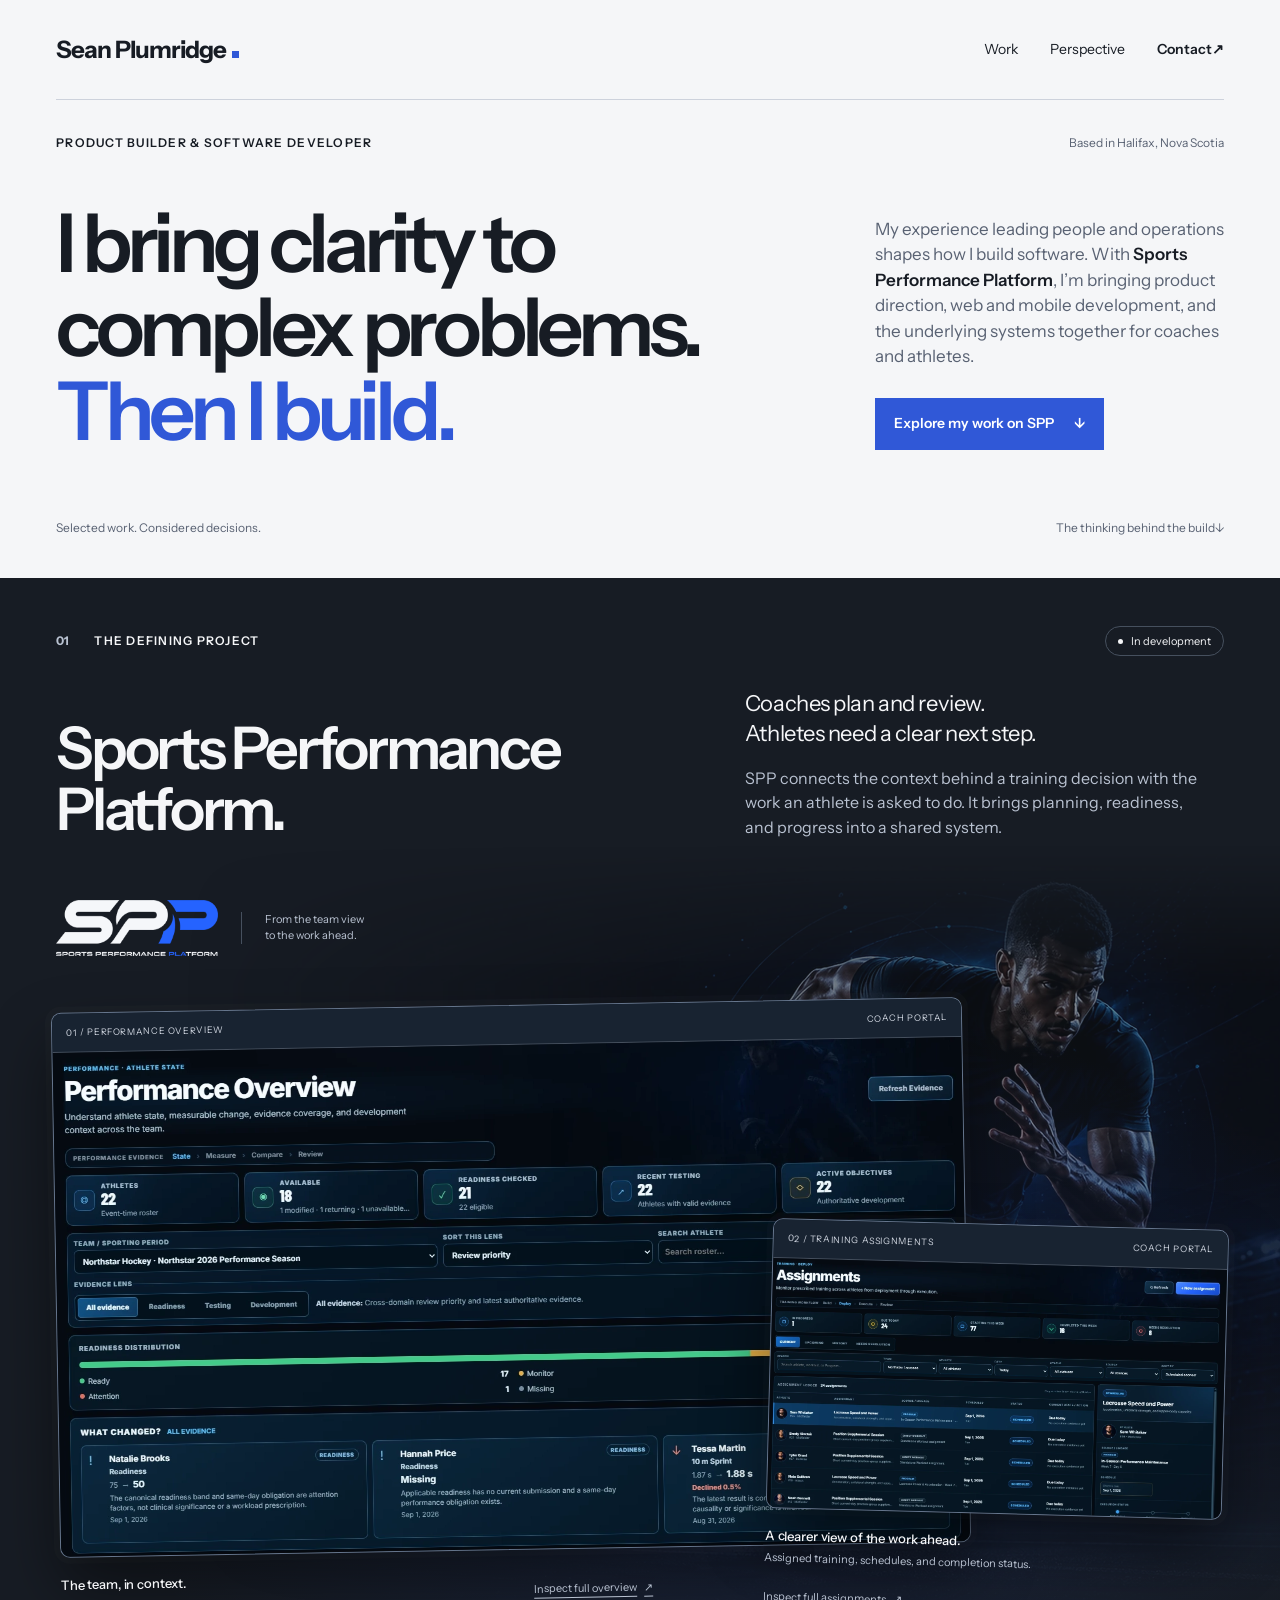
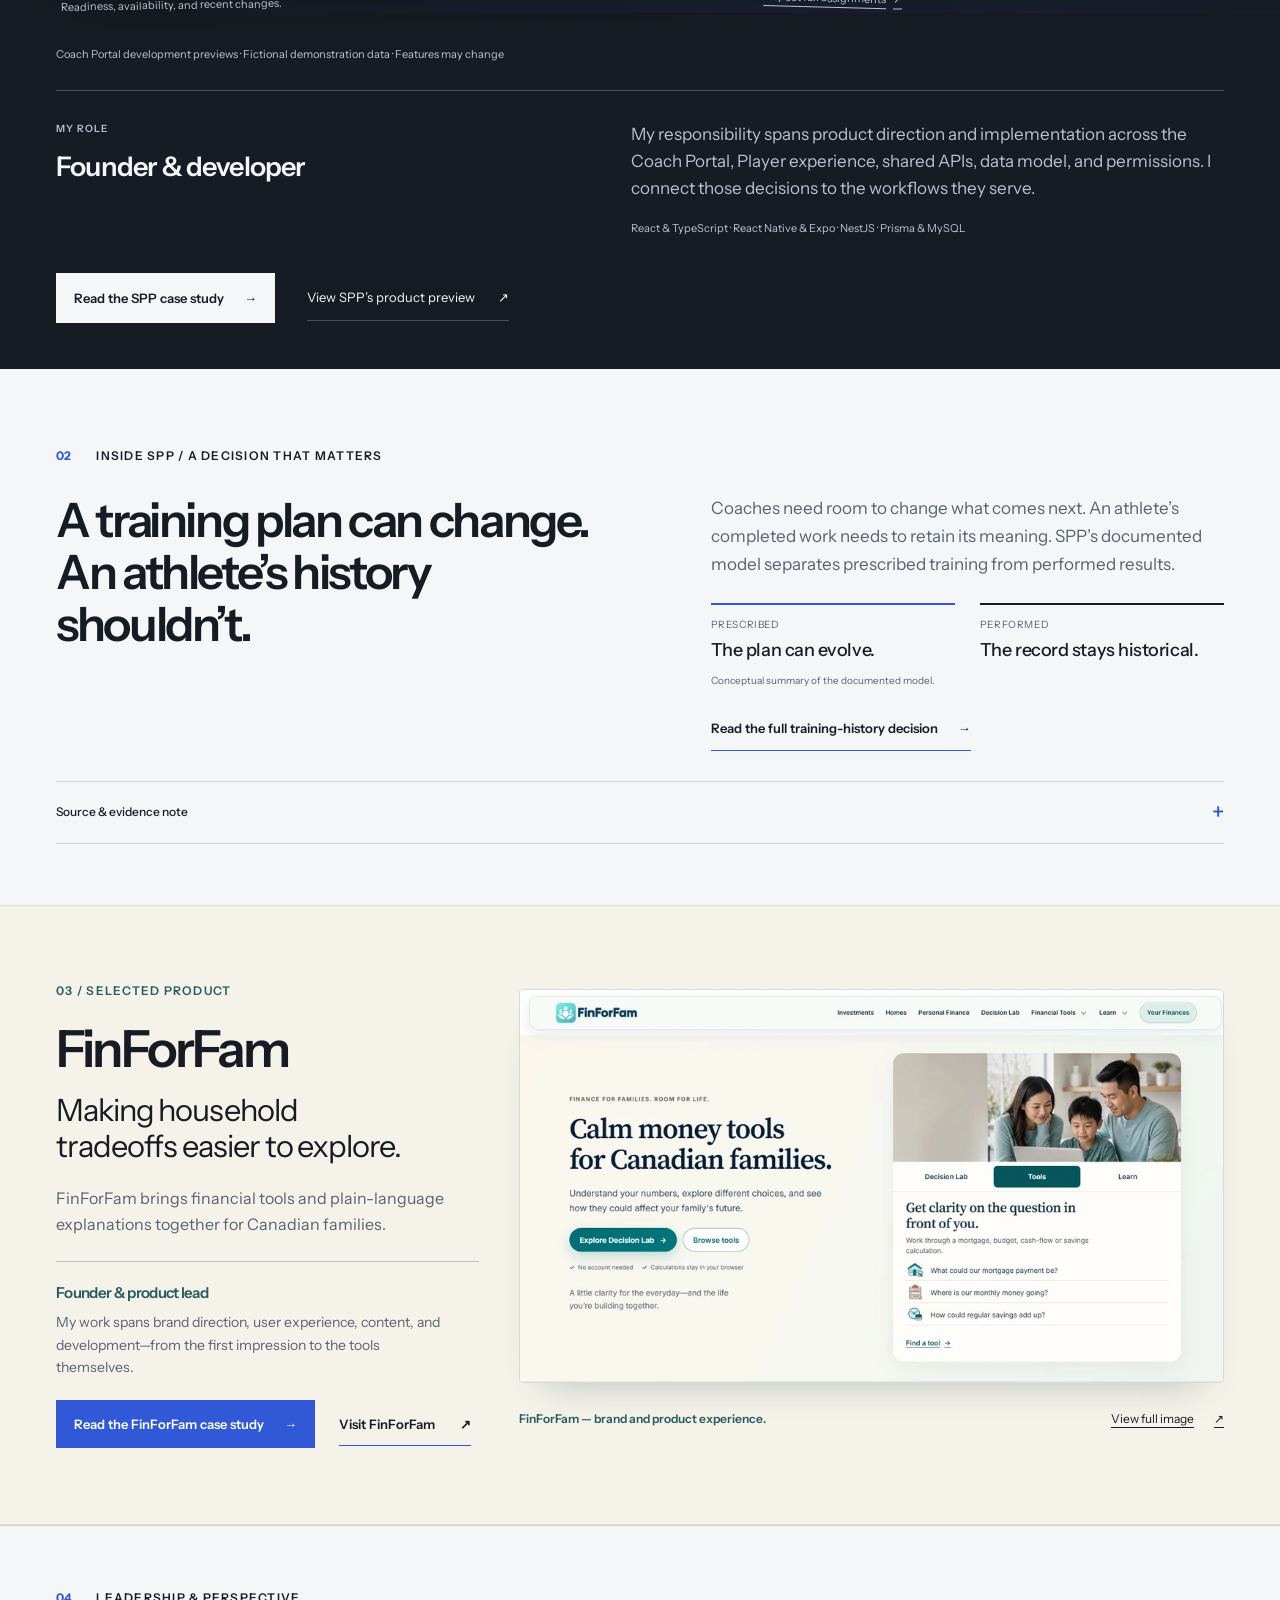
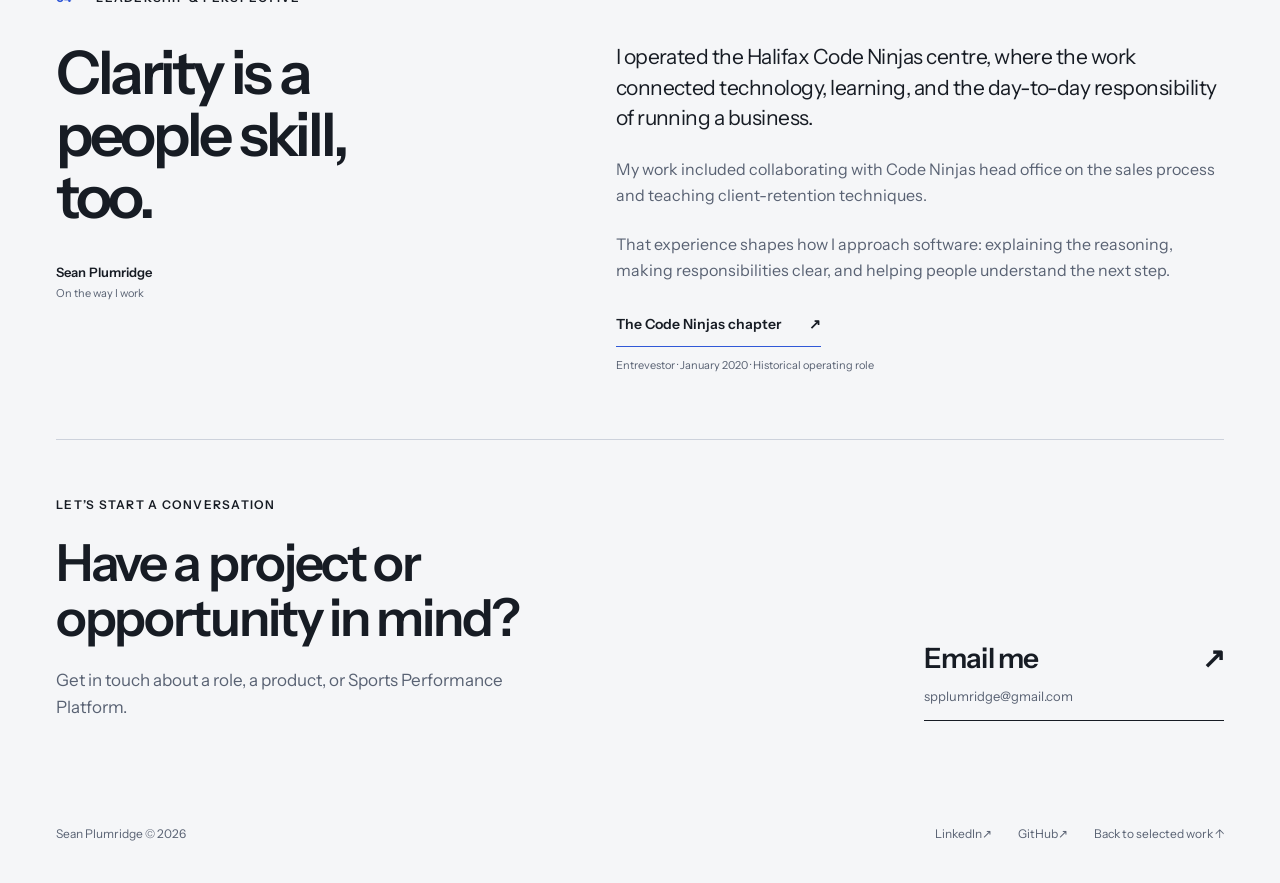
==== Index.html @ ae8c7dd8 "feat(portfolio): publish approved product builder redesign" ====
<!doctype html>
<html lang="en"><head><meta charset="utf-8"><meta name="viewport" content="width=device-width, initial-scale=1">
<title>Sean Plumridge — Product builder & software developer</title><meta name="description" content="I bring clarity to complex problems. Then I build. Explore Sports Performance Platform, my software work, and the operating experience behind it."><link rel="canonical" href="https://seanplumridge.com/">
<meta name="theme-color" content="#F5F6F8"><meta property="og:type" content="website"><meta property="og:site_name" content="Sean Plumridge"><meta property="og:title" content="Sean Plumridge — Product builder & software developer"><meta property="og:description" content="I bring clarity to complex problems. Then I build. Explore Sports Performance Platform, my software work, and the operating experience behind it."><meta property="og:url" content="https://seanplumridge.com/"><meta property="og:image" content="https://seanplumridge.com/assets/social/home.png"><meta property="og:image:width" content="1200"><meta property="og:image:height" content="630"><meta property="og:image:alt" content="Sean Plumridge — Product builder and software developer"><meta name="twitter:card" content="summary_large_image"><meta name="twitter:title" content="Sean Plumridge — Product builder & software developer"><meta name="twitter:description" content="I bring clarity to complex problems. Then I build. Explore Sports Performance Platform, my software work, and the operating experience behind it."><meta name="twitter:image" content="https://seanplumridge.com/assets/social/home.png"><meta name="twitter:image:alt" content="Sean Plumridge — Product builder and software developer">
<link rel="icon" href="Images/SeanPFavicons.png" type="image/png"><link rel="preload" href="assets/fonts/InstrumentSans-Variable.woff2" as="font" type="font/woff2" crossorigin><link rel="stylesheet" href="styles.css"><link rel="stylesheet" href="homepage.css">
</head><body class="home-page"><a class="skip" href="#main">Skip to content</a>
<header class="site-header wrap"><a class="identity" href="Index.html" aria-label="Sean Plumridge, home">Sean Plumridge<span class="identity-dot" aria-hidden="true"></span></a><nav aria-label="Primary"><a href="Index.html#spp">Work</a><a href="Index.html#perspective">Perspective</a><a href="#contact">Contact <span aria-hidden="true">↗</span></a></nav></header><main id="main" tabindex="-1">
    <section class="hero wrap" aria-labelledby="hero-title">
      <div class="hero-kicker"><p class="eyebrow">Product builder &amp; software developer</p><p class="location">Based in Halifax, Nova Scotia</p></div>
      <div class="hero-grid">
        <h1 id="hero-title"><span>I bring clarity to</span> <span>complex problems.</span> <span class="accent">Then I build.</span></h1>
        <div class="hero-support">
          <p>My experience leading people and operations shapes how I build software. With <strong>Sports Performance Platform</strong>, I’m bringing product direction, web and mobile development, and the underlying systems together for coaches and athletes.</p>
          <a class="button" href="#spp">Explore my work on SPP <span aria-hidden="true">↓</span></a>
        </div>
      </div>
      <div class="hero-end"><span>Selected work. Considered decisions.</span><a href="#decision">The thinking behind the build <span aria-hidden="true">↓</span></a></div>
    </section>

    <section class="spp-section signature-section" id="spp" aria-labelledby="spp-title">
  <div class="wrap">
    <div class="section-label"><p class="eyebrow"><span class="section-number">01</span> The defining project</p><span class="status"><span aria-hidden="true"></span>In development</span></div>
    <header class="signature-heading">
      <h2 id="spp-title">Sports Performance<br> Platform.</h2>
      <div><p>Coaches plan and review.<br> Athletes need a clear next step.</p><p class="signature-intro">SPP connects the context behind a training decision with the work an athlete is asked to do. It brings planning, readiness, and progress into a shared system.</p></div>
    </header>
    <fieldset class="product-showcase" id="screenshots">
      <legend class="showcase-legend">Explore Coach Portal screenshots</legend>
      <input class="view-choice" type="radio" name="coach-view" id="view-overview" checked>
      <label class="view-label" for="view-overview">Team overview</label>
      <input class="view-choice" type="radio" name="coach-view" id="view-assignments">
      <label class="view-label" for="view-assignments">Training assignments</label>
      <div class="showcase-stage">
        <img class="spp-atmosphere" src="assets/spp/SPP_Coach_Portal_Background_Master.webp" width="2560" height="1440" alt="" aria-hidden="true" loading="lazy" decoding="async">
        <div class="spp-brand"><img src="assets/spp/spp-logo.png" width="500" height="172" alt="Sports Performance Platform"><span>From the team view<br> to the work ahead.</span></div>
        <figure class="showcase-screen screen-overview">
          <div class="screen-frame"><div class="screen-label"><span>01 / Performance Overview</span><span>Coach Portal</span></div><div class="screen-image"><img src="assets/spp/spp-performance-overview-desktop.webp" srcset="assets/responsive/spp-performance-overview-desktop-960.webp 960w, assets/spp/spp-performance-overview-desktop.webp 1482w" sizes="(max-width: 760px) 180vw, (max-width: 1160px) 80vw, 1000px" width="1482" height="821" alt="Coach Portal Performance Overview showing team readiness, availability, and recent changes. Fictional demonstration data." loading="lazy" decoding="async"></div></div>
          <figcaption><div><strong>The team, in context.</strong><p>Readiness, availability, and recent changes.</p></div><a href="assets/spp/spp-performance-overview-desktop.webp">Inspect full overview <span aria-hidden="true">↗</span></a></figcaption>
        </figure>
        <figure class="showcase-screen screen-assignments">
          <div class="screen-frame"><div class="screen-label"><span>02 / Training Assignments</span><span>Coach Portal</span></div><div class="screen-image"><img src="assets/spp/spp-assignments-desktop.webp" srcset="assets/responsive/spp-assignments-desktop-960.webp 960w, assets/spp/spp-assignments-desktop.webp 1483w" sizes="(max-width: 760px) 180vw, (max-width: 1160px) 80vw, 1000px" width="1483" height="813" alt="Coach Portal Assignments showing prescribed training, schedules, and completion status. Fictional demonstration data." loading="lazy" decoding="async"></div></div>
          <figcaption><div><strong>A clearer view of the work ahead.</strong><p>Assigned training, schedules, and completion status.</p></div><a href="assets/spp/spp-assignments-desktop.webp">Inspect full assignments <span aria-hidden="true">↗</span></a></figcaption>
        </figure>
      </div>
    </fieldset>
    <p class="preview-context">Coach Portal development previews · Fictional demonstration data · Features may change<span class="crop-context"> · Selected crops shown on mobile</span></p>
    <div class="signature-contribution">
      <div><p class="eyebrow">My role</p><h3>Founder &amp; developer</h3></div>
      <div class="contribution-copy"><p>My responsibility spans product direction and implementation across the Coach Portal, Player experience, shared APIs, data model, and permissions. I connect those decisions to the workflows they serve.</p><p class="signature-stack">React &amp; TypeScript · React Native &amp; Expo · NestJS · Prisma &amp; MySQL</p></div>
    </div>
    <div class="signature-actions"><a class="button preview-action" href="spp.html">Read the SPP case study <span aria-hidden="true">→</span></a><a class="case-action" href="https://sportsperformanceplatform.com/#connected-performance">View SPP’s product preview <span aria-hidden="true">↗</span></a></div>
  </div>
</section>

    <section class="decision-section decision-brief wrap" id="decision" aria-labelledby="decision-title">
  <p class="eyebrow"><span class="section-number">02</span> Inside SPP / A decision that matters</p>
  <div class="decision-brief-grid"><h2 id="decision-title">A training plan can change.<br> An athlete’s history shouldn’t.</h2><div><p>Coaches need room to change what comes next. An athlete’s completed work needs to retain its meaning. SPP’s documented model separates prescribed training from performed results.</p><div class="decision-distinction"><div><span>Prescribed</span><strong>The plan can evolve.</strong></div><div><span>Performed</span><strong>The record stays historical.</strong></div></div><p class="decision-diagram-caption">Conceptual summary of the documented model.</p><a class="text-link" href="spp.html#training-history">Read the full training-history decision <span aria-hidden="true">→</span></a></div></div>
  <details class="evidence-note"><summary>Source &amp; evidence note <span aria-hidden="true">+</span></summary><div><p>The public engineering account describes separate prescription data and performed results. This is an author-described design; the audit did not inspect private application code or verify this behaviour with executable tests. Screenshots illustrate the interface, not the history-preservation behaviour.</p></div></details>
</section>

<section class="fff-feature" id="more-work" aria-labelledby="more-work-title">
  <div class="wrap fff-feature-grid">
    <div class="fff-story">
      <p class="eyebrow">03 / Selected product</p>
      <h2 id="more-work-title">FinForFam</h2>
      <p class="fff-proposition">Making household tradeoffs easier to explore.</p>
      <p class="fff-introduction">FinForFam brings financial tools and plain-language explanations together for Canadian families.</p>
    </div>
    <div class="fff-contribution">
      <h3>Founder &amp; product lead</h3>
      <p>My work spans brand direction, user experience, content, and development—from the first impression to the tools themselves.</p>
      <div class="fff-actions">
        <a class="button" href="finforfam.html">Read the FinForFam case study <span aria-hidden="true">→</span></a>
        <a class="text-link" href="https://finforfam.ca/">Visit FinForFam <span aria-hidden="true">↗</span></a>
      </div>
    </div>
    <figure class="fff-feature-figure">
      <div class="fff-image-surface">
        <picture>
          <source media="(max-width: 620px)" srcset="assets/finforfam/editorial-compact-605.webp" width="605" height="782">
          <img src="assets/finforfam/editorial-desktop-1425.webp" srcset="assets/finforfam/editorial-desktop-960.webp 960w, assets/finforfam/editorial-desktop-1425.webp 1425w" sizes="(max-width: 900px) calc(100vw - 80px), (max-width: 1160px) 58vw, 800px" width="1425" height="794" alt="FinForFam’s homepage brand introduction: Calm money tools for Canadian families, with a family gathered around a laptop." loading="lazy" decoding="async">
        </picture>
      </div>
      <figcaption>
        <span>FinForFam — brand and product experience.</span>
        <a class="fff-inspect-desktop" href="assets/finforfam/homepage-tools-desktop-full.jpg">View full image <span aria-hidden="true">↗</span></a>
        <a class="fff-inspect-mobile" href="assets/finforfam/homepage-tools-compact-full.jpg">View full image <span aria-hidden="true">↗</span></a>
      </figcaption>
    </figure>
  </div>
</section>


    <section class="perspective-section" id="perspective" aria-labelledby="perspective-title">
      <div class="wrap">
        <p class="eyebrow"><span class="section-number">04</span> Leadership &amp; perspective</p>
        <div class="perspective-grid">
          <div class="perspective-heading"><h2 id="perspective-title">Clarity is a<br> people skill,<br> <span>too.</span></h2><p class="perspective-byline">Sean Plumridge<br> <span>On the way I work</span></p></div>
          <div class="perspective-body"><p class="lead">I operated the Halifax Code Ninjas centre, where the work connected technology, learning, and the day-to-day responsibility of running a business.</p><p>My work included collaborating with Code Ninjas head office on the sales process and teaching client-retention techniques.</p><p>That experience shapes how I approach software: explaining the reasoning, making responsibilities clear, and helping people understand the next step.</p><a class="text-link" href="https://entrevestor.com/home/entry/code-ninjas-opens-halifax-office">The Code Ninjas chapter <span aria-hidden="true">↗</span></a><p class="source-caption">Entrevestor · January 2020 · Historical operating role</p></div></div></div></section>
  <section class="contact-section" id="contact" aria-labelledby="contact-title"><div class="wrap contact"><div><p class="eyebrow">Let’s start a conversation</p><h2 id="contact-title">Have a project or<br> opportunity in mind?</h2><p class="contact-support">Get in touch about a role, a product, or Sports Performance Platform.</p></div><a class="contact-link" href="mailto:spplumridge@gmail.com">Email me <span aria-hidden="true">↗</span><small>spplumridge@gmail.com</small></a></div></section></main><footer class="site-footer wrap"><a href="Index.html">Sean Plumridge © 2026</a><div><a href="https://www.linkedin.com/in/seanplumridge/">LinkedIn <span aria-hidden="true">↗</span></a><a href="https://github.com/SeanPlumridge">GitHub <span aria-hidden="true">↗</span></a><a href="Index.html#spp">Back to selected work ↑</a></div></footer></body></html>
---- styles.css ----
@font-face{font-family:"Instrument Sans";src:url("assets/fonts/InstrumentSans-Variable.woff2") format("woff2");font-style:normal;font-weight:400 700;font-stretch:100%;font-display:swap}
:root{--porcelain:#F5F6F8;--graphite:#171C24;--slate:#596273;--cobalt:#3058D7;--line:#CDD2DC;--light-line:#46505E;--light-text:#B9C2D1;--white:#FFFFFF;--page:1280px}
*{box-sizing:border-box}html{scroll-padding-top:30px}body{margin:0;background:var(--porcelain);color:var(--graphite);font-family:"Instrument Sans",Arial,sans-serif;font-size:18px;line-height:1.55;-webkit-font-smoothing:antialiased}a{color:inherit;text-decoration-thickness:1px;text-underline-offset:5px}a:hover{color:var(--cobalt)}a:focus-visible,summary:focus-visible,[tabindex="0"]:focus-visible{outline:3px solid var(--cobalt);outline-offset:6px}button,a,summary{-webkit-tap-highlight-color:transparent}h1,h2,h3,h4,p,figure,dl{margin:0}h1,h2,h3,h4{font-weight:600;line-height:1.06;letter-spacing:-.045em}img{display:block;max-width:100%;height:auto}.wrap{width:min(var(--page),calc(100% - 112px));margin-inline:auto}.accent{color:var(--cobalt)}.eyebrow{font-size:12px;letter-spacing:.105em;text-transform:uppercase;font-weight:600;line-height:1.5}.skip{position:fixed;top:10px;left:10px;z-index:10;transform:translateY(-160%);background:var(--graphite);color:white;padding:12px 18px}.skip:focus{transform:none}#main:focus{outline:none}.site-header{display:flex;justify-content:space-between;align-items:center;min-height:100px;border-bottom:1px solid var(--line);gap:24px}.identity{display:flex;align-items:baseline;gap:6px;font-size:24px;letter-spacing:-1px;font-weight:700;text-decoration:none;white-space:nowrap}.identity-dot{height:7px;width:7px;background:var(--cobalt);display:block}.site-header nav{display:flex;gap:32px;align-items:center}.site-header nav a{font-size:14px;text-decoration:none;padding-block:15px}.site-header nav a:last-child{font-weight:600}.hero{padding-top:34px;padding-bottom:28px}.hero-kicker{display:flex;justify-content:space-between;align-items:center;gap:25px}.location{font-size:12px;color:var(--slate)}.hero-grid{display:grid;grid-template-columns:minmax(0,2.2fr) minmax(260px,1fr);gap:50px;align-items:end;padding:48px 0 53px}.hero h1{font-size:clamp(64px,6.35vw,94px);letter-spacing:-.065em;font-weight:600;line-height:1.035}.hero h1 span{display:block;white-space:nowrap}.hero-support{padding-bottom:3px}.hero-support p{color:var(--slate);font-size:18px;line-height:1.5}.hero-support p+p{margin-top:14px}.hero-support strong{font-weight:600;color:var(--graphite)}.button{display:inline-flex;align-items:center;justify-content:space-between;gap:20px;min-height:52px;padding:13px 19px;background:var(--cobalt);color:var(--white);font-size:14px;font-weight:600;text-decoration:none}.button:hover{background:var(--graphite);color:var(--white)}.hero-support .button{margin-top:28px}.hero-end{display:flex;justify-content:space-between;gap:24px;align-items:center;font-size:12px;color:var(--slate)}.hero-end a{text-decoration:none}.spp-section{background:var(--graphite);color:var(--porcelain);padding:47px 0 44px}.section-label{display:flex;justify-content:space-between;gap:20px;align-items:center}.section-number{display:inline-block;color:var(--cobalt);margin-right:22px;letter-spacing:0;font-weight:700}.spp-section .section-number{color:var(--light-text)}.status{display:inline-flex;align-items:center;gap:8px;border:1px solid var(--light-line);padding:7px 12px;font-size:11px;line-height:1.3;border-radius:30px;white-space:nowrap;color:var(--porcelain)}.status>span{width:5px;height:5px;background:var(--porcelain);border-radius:50%}.project-heading{display:grid;grid-template-columns:1.5fr 1fr;gap:60px;align-items:end;margin:32px 0 34px}.project-heading h2{font-size:clamp(42px,4.6vw,64px);letter-spacing:-.055em}.project-heading .accent{color:var(--porcelain)}.project-heading>p{font-size:19px;line-height:1.55;color:var(--light-text);padding-bottom:3px;justify-self:end}.project-heading strong{color:var(--porcelain);font-weight:500}.product-frame-label{border:1px solid var(--light-line);border-bottom:0;display:flex;justify-content:space-between;padding:12px 17px;gap:12px;font-size:10px;letter-spacing:.08em;text-transform:uppercase;color:var(--light-text)}.product-window{border:1px solid var(--light-line);overflow-x:auto;scrollbar-color:var(--light-text) var(--graphite);scrollbar-width:thin}.product-window:focus-visible{outline-color:var(--porcelain)}.product-window img{width:100%}.product-figure figcaption{display:flex;gap:20px;justify-content:space-between;margin-top:13px;font-size:11px;color:var(--light-text)}.product-figure a:hover{color:var(--white)}.mobile-image-hint{display:none}.project-story{display:grid;grid-template-columns:1fr 1fr;gap:90px;margin-top:64px}.project-role>.eyebrow{color:var(--light-text);margin-bottom:18px}.project-role>p:last-child{font-size:31px;line-height:1.23;letter-spacing:-.025em}.project-description h3{font-size:32px;letter-spacing:-.035em;line-height:1.12}.project-description>p{font-size:17px;line-height:1.65;color:var(--light-text);margin:22px 0}.text-link{font-size:14px;display:inline-flex;align-items:center;gap:28px;padding-block:7px;font-weight:600;text-decoration:none;border-bottom:1px solid var(--cobalt)}.light-link{border-color:var(--light-line)}.light-link:hover{color:white;border-color:white}.scope-strip{border-top:1px solid var(--light-line);margin-top:48px;padding-top:24px;display:grid;grid-template-columns:1fr 1fr 1fr 1.15fr;gap:20px}.scope-strip dt{font-size:10px;text-transform:uppercase;letter-spacing:.085em;color:var(--light-text);margin-bottom:8px}.scope-strip dd{font-size:13px;margin:0}.scope-strip a:hover{color:white}.decision-section{padding-block:100px 85px}.decision-section h2{font-size:clamp(42px,4.45vw,63px);margin-top:33px;letter-spacing:-.05em;line-height:1.1}.decision-grid{display:grid;grid-template-columns:.85fr 1.15fr;grid-template-rows:min-content 1fr;gap:20px 90px;align-items:start;margin-top:57px}.decision-grid>.decision-figure{grid-column:2;grid-row:1 / span 2}.decision-reflection{grid-column:1;grid-row:2}.decision-copy h3{font-size:26px;line-height:1.15;letter-spacing:-.025em;margin-bottom:24px}.decision-copy p{font-size:17px;color:var(--slate);line-height:1.65}.decision-copy p+p{margin-top:20px}.decision-copy .decision-takeaway{font-size:18px;color:var(--graphite);border-left:2px solid var(--cobalt);padding-left:18px;margin-top:30px;line-height:1.5}.decision-takeaway strong{font-weight:600}.decision-figure{padding:26px;background:#EBEDF2;border:1px solid var(--line)}.diagram-heading{display:flex;justify-content:space-between;gap:20px;align-items:center;margin-bottom:24px}.diagram-heading .eyebrow{font-size:10px;letter-spacing:.06em}.diagram-mark{color:var(--slate);font-size:10px;white-space:nowrap}.record-lane{border-top:2px solid var(--graphite);padding-top:16px}.record-lane.planned{border-color:var(--cobalt)}.record-lane+.record-lane{margin-top:27px}.lane-heading{display:flex;align-items:center;gap:10px}.lane-index{font-size:10px;border:1px solid var(--graphite);width:20px;height:20px;display:grid;place-items:center}.planned .lane-index{background:var(--cobalt);color:white;border-color:var(--cobalt)}.lane-heading h4{font-size:16px;letter-spacing:-.02em}.lane-tag{margin-left:auto;font-size:10px;color:var(--slate)}.record-flow{display:grid;grid-template-columns:1fr 30px 1fr;align-items:center;gap:10px;margin-top:19px}.record-flow>div{padding:14px 13px;background:var(--porcelain)}.record-flow>div>span{font-size:10px;color:var(--slate);display:block;margin-bottom:8px}.record-flow strong{font-size:17px;font-weight:600;line-height:1.15;display:block;letter-spacing:-.02em}.planned .record-flow>div:last-child{outline:1px solid var(--cobalt);outline-offset:-1px;color:var(--cobalt)}.flow-arrow{font-size:24px;text-align:center}.planned .flow-arrow{color:var(--cobalt)}.record-lane>p{font-size:11px;color:var(--slate);margin-top:12px}.decision-figure figcaption{font-size:10px;line-height:1.6;color:var(--slate);margin-top:27px;border-top:1px solid var(--line);padding-top:14px}.evidence-note{border-top:1px solid var(--line);border-bottom:1px solid var(--line);margin-top:48px;font-size:13px}.evidence-note summary{display:flex;align-items:center;justify-content:space-between;gap:20px;cursor:pointer;padding:19px 0;list-style:none;font-weight:500}.evidence-note summary::-webkit-details-marker{display:none}.evidence-note summary>span{font-size:23px;line-height:1;color:var(--cobalt)}.evidence-note[open] summary>span{transform:rotate(45deg)}.evidence-note>div{padding:0 0 22px;max-width:850px;color:var(--slate)}.evidence-note a{color:var(--graphite)}.perspective-section{background:#ECEEF2;border-top:1px solid var(--line);padding-top:70px}.perspective-grid{display:grid;grid-template-columns:1fr 1fr;gap:90px;margin-top:40px}.perspective-heading h2{font-size:clamp(52px,5.3vw,76px);letter-spacing:-.055em;line-height:1.03}.perspective-byline{font-size:13px;font-weight:600;margin-top:34px}.perspective-byline span{font-size:11px;color:var(--slate);font-weight:400}.perspective-body p{font-size:17px;color:var(--slate);line-height:1.65}.perspective-body p.lead{font-size:22px;color:var(--graphite);line-height:1.45;letter-spacing:-.025em}.perspective-body p+p{margin-top:22px}.perspective-body .text-link{margin-top:20px}.perspective-body .source-caption{font-size:10px;margin-top:9px}.principles{display:grid;grid-template-columns:repeat(3,1fr);gap:48px;margin-top:63px;padding-block:30px 58px;border-top:1px solid var(--line)}.principle-number{font-size:11px;color:var(--cobalt);font-weight:600}.principles h3{font-size:23px;line-height:1.1;letter-spacing:-.03em;margin-top:17px}.principles p{font-size:15px;color:var(--slate);line-height:1.6;margin-top:15px;max-width:300px}.contact{border-top:1px solid var(--line);padding:48px 0 66px;display:flex;justify-content:space-between;gap:40px;align-items:end}.contact h2{font-size:clamp(40px,4vw,56px);line-height:1.08;letter-spacing:-.045em;margin-top:21px}.contact-link{font-size:28px;text-decoration:none;letter-spacing:-.03em;font-weight:600;border-bottom:1px solid var(--graphite);padding-bottom:14px;min-width:300px;display:grid;grid-template-columns:1fr auto;align-items:center;gap:6px 32px}.contact-link small{grid-column:1/-1;color:var(--slate);font-size:13px;font-weight:400;letter-spacing:0}.site-footer{display:flex;justify-content:space-between;align-items:center;gap:28px;padding-block:27px;font-size:11px;color:var(--slate)}.site-footer>div{display:flex;gap:26px}.site-footer a{text-decoration:none}.study-link{font-size:10px}
@media(min-width:1600px){.hero h1{font-size:94px}}
@media(max-width:1160px){.wrap{width:calc(100% - 80px)}.hero-grid{gap:35px;grid-template-columns:minmax(0,2fr) minmax(240px,1fr)}.hero h1{font-size:6.1vw}.hero-support p{font-size:16px}.project-story,.decision-grid,.perspective-grid{gap:50px}.project-heading{gap:35px}.scope-strip{grid-template-columns:1fr 1fr;gap:24px 40px}.decision-grid{grid-template-columns:1fr 1.15fr}.record-flow{gap:6px;grid-template-columns:1fr 22px 1fr}.record-flow>div{padding:12px 10px}.record-flow strong{font-size:15px}.principles{gap:32px}.contact-link{min-width:270px}}
@media(max-width:900px){.hero-grid{grid-template-columns:1fr;gap:30px;padding-top:36px}.hero h1{font-size:9vw}.hero-support{display:grid;grid-template-columns:1.6fr 1fr;gap:0 30px;align-items:end}.hero-support p+p{margin-top:0}.hero-support .button{justify-self:end;margin-top:0}.hero-end{font-size:11px}.project-heading{grid-template-columns:1fr 1fr}.project-heading h2{font-size:43px}.project-heading>p{font-size:16px}.project-story{gap:40px}.project-role>p:last-child{font-size:28px}.project-description h3{font-size:27px}.decision-grid{grid-template-columns:1fr;grid-template-rows:none;gap:32px}.decision-grid>.decision-figure,.decision-reflection{grid-column:auto;grid-row:auto}.decision-copy{max-width:620px}.decision-figure{max-width:650px;width:100%}.record-flow strong{font-size:20px}.decision-section h2{font-size:5.25vw}.perspective-grid{gap:40px}.perspective-heading h2{font-size:53px}.perspective-body p.lead{font-size:20px}.principles{gap:25px}.principles h3{font-size:21px}.contact-link{min-width:240px;font-size:26px}.site-footer{flex-wrap:wrap}.study-link{margin-left:auto}}
@media(max-width:620px){html{scroll-padding-top:20px}.wrap{width:calc(100% - 44px)}body{font-size:16px}.site-header{min-height:84px;align-items:flex-start;flex-wrap:wrap;gap:6px;padding-block:19px 12px}.identity{font-size:20px;letter-spacing:-.7px}.identity-dot{width:6px;height:6px}.site-header nav{gap:22px;margin-left:0;width:100%;justify-content:space-between}.site-header nav a{font-size:11px;padding-block:6px;min-height:36px;display:flex;align-items:center;gap:3px}.hero{padding-top:25px;padding-bottom:21px}.hero-kicker{display:block}.hero-kicker .eyebrow{font-size:9px;letter-spacing:.08em}.location{display:none}.hero-grid{display:block;padding:29px 0 30px}.hero h1{font-size:clamp(33px,9.27vw,57px);line-height:1.055;letter-spacing:-.06em}.hero h1 .accent{margin-top:5px}.hero-support{display:block;margin-top:27px;padding:0}.hero-support p{font-size:16px;line-height:1.5}.hero-support p+p{margin-top:13px}.hero-support .button{margin-top:23px;width:100%;font-size:13px;min-height:52px}.hero-end{font-size:10px}.hero-end>a{display:none}.spp-section{padding:29px 0 32px}.eyebrow{font-size:10px;letter-spacing:.08em}.section-number{margin-right:13px}.section-label{gap:10px}.section-label .eyebrow{font-size:9px}.status{font-size:9px;padding:6px 9px;gap:6px}.project-heading{display:block;margin:27px 0 26px}.project-heading h2{font-size:clamp(35px,8.9vw,54px);letter-spacing:-.05em;line-height:1.055}.project-heading>p{font-size:16px;margin-top:22px;line-height:1.55;justify-self:stretch;width:100%}.product-frame-label{font-size:8px;padding:11px 10px;letter-spacing:.035em}.product-window img{width:850px;max-width:none}.product-figure figcaption{display:block;font-size:9px;line-height:1.5;margin-top:13px}.product-figure figcaption>a{display:inline-flex;align-items:center;gap:8px;min-height:32px;margin-top:6px;font-size:11px}.mobile-image-hint{display:block;font-size:10px;color:var(--light-text);margin:0 0 10px}.mobile-image-hint span{font-size:16px;margin-right:6px}.project-story{display:block;margin-top:36px;padding-top:27px;border-top:1px solid var(--light-line)}.project-role>.eyebrow{font-size:9px;margin-bottom:12px}.project-role>p:last-child{font-size:24px;line-height:1.23}.project-role>p:last-child br{display:none}.project-role>p:last-child br:after{content:" "}.project-description{margin-top:29px}.project-description h3{font-size:27px;line-height:1.12}.project-description>p{font-size:16px;line-height:1.6;margin:18px 0}.text-link{font-size:12px;gap:15px;min-height:40px}.scope-strip{margin-top:32px;padding-top:23px;gap:22px 20px}.scope-strip dt{font-size:8px;line-height:1.4;margin-bottom:6px}.scope-strip dd{font-size:11px;line-height:1.5}.decision-section{padding-block:57px 48px}.decision-section>.eyebrow{font-size:9px}.decision-section h2{font-size:clamp(33px,8.7vw,53px);line-height:1.08;letter-spacing:-.045em;margin-top:24px}.decision-section h2 br{display:none}.decision-section h2 .accent{display:block;margin-top:5px}.decision-grid{margin-top:29px;gap:30px}.decision-copy h3{font-size:23px;line-height:1.14;margin-bottom:19px}.decision-copy p{font-size:16px;line-height:1.6}.decision-copy p+p{margin-top:17px}.decision-copy .decision-takeaway{font-size:16px;margin-top:24px;padding-left:15px}.decision-figure{padding:19px 15px}.diagram-heading{gap:8px;margin-bottom:21px}.diagram-heading .eyebrow{font-size:8px;letter-spacing:.03em}.diagram-mark{font-size:8px}.lane-heading{gap:7px}.lane-heading h4{font-size:14px}.lane-index{width:18px;height:18px;font-size:9px}.lane-tag{font-size:8px}.record-flow{grid-template-columns:1fr 18px 1fr;gap:6px;margin-top:16px}.record-flow>div{padding:12px 10px}.record-flow>div>span{font-size:8px;margin-bottom:7px}.record-flow strong{font-size:14px;line-height:1.18}.flow-arrow{font-size:20px}.record-lane>p{font-size:10px;line-height:1.5;margin-top:12px}.record-lane+.record-lane{margin-top:23px}.decision-figure figcaption{font-size:9px;line-height:1.6;margin-top:22px;padding-top:13px}.evidence-note{font-size:11px;margin-top:28px}.evidence-note summary{padding-block:17px;gap:16px}.evidence-note>div{font-size:12px;line-height:1.6}.perspective-section{padding-top:42px}.perspective-grid{display:block;margin-top:28px}.perspective-heading h2{font-size:clamp(49px,13.1vw,74px);letter-spacing:-.06em}.perspective-byline{margin-top:22px;font-size:12px}.perspective-byline span{font-size:10px}.perspective-body{margin-top:28px}.perspective-body p.lead{font-size:20px;line-height:1.45}.perspective-body p{font-size:16px;line-height:1.6}.perspective-body p+p{margin-top:19px}.perspective-body .text-link{margin-top:18px}.perspective-body .source-caption{font-size:9px;margin-top:6px}.principles{display:block;margin-top:34px;padding:0 0 31px}.principles article{display:grid;grid-template-columns:30px 1fr;gap:8px 10px;padding:23px 0;border-bottom:1px solid var(--line)}.principles article:last-child{border:0;padding-bottom:0}.principle-number{font-size:9px;align-self:center}.principles h3{font-size:21px;margin:0;letter-spacing:-.025em}.principles p{grid-column:2;margin:0;max-width:none;font-size:14px;line-height:1.55}.contact{display:block;padding:34px 0 41px}.contact h2{font-size:39px;margin-top:19px}.contact-link{font-size:25px;min-width:0;margin-top:28px;padding-bottom:12px}.contact-link small{font-size:12px}.site-footer{padding-block:21px;gap:16px;font-size:10px}.site-footer>div{gap:18px}.study-link{margin:0;width:100%;font-size:9px}}
@media(max-width:359px){.wrap{width:calc(100% - 36px)}.site-header nav{gap:16px}.identity{font-size:19px}.hero h1{font-size:9.1vw}.project-heading h2{font-size:8.8vw}.section-label .eyebrow{font-size:8px}.status{font-size:8px}.record-flow strong{font-size:12px}.lane-heading h4{font-size:12px}.diagram-heading .eyebrow{font-size:7px}.contact h2{font-size:35px}}
@media(prefers-reduced-motion:reduce){*{scroll-behavior:auto!important;transition:none!important}}
@media print{.site-header nav,.button,.skip,.hero-end,.contact,.site-footer{display:none}.wrap{width:100%}.hero,.decision-section,.perspective-section,.spp-section{padding-block:24px}.product-window img{width:100%;max-width:100%}.product-window{overflow:visible}.hero-grid,.project-heading,.project-story,.decision-grid,.perspective-grid{display:block}.hero h1{font-size:42px}.hero-support,.project-description,.perspective-body{margin-top:20px}.spp-section{background:var(--porcelain);color:var(--graphite)}.spp-section p,.spp-section dt,.spp-section figcaption{color:var(--slate)}.scope-strip{display:grid;grid-template-columns:1fr 1fr}.decision-figure{margin-top:20px}details{display:block}a{text-decoration:none}}

/* Shared portfolio components. Native links and controls work without JavaScript. */
.sr-only{position:absolute;width:1px;height:1px;padding:0;margin:-1px;overflow:hidden;clip-path:inset(50%);white-space:nowrap;border:0}
.skip{clip-path:inset(50%);width:1px;height:1px;overflow:hidden;white-space:nowrap}
.skip:focus{clip-path:none;width:auto;height:auto;overflow:visible;transform:none}
.prose p>a{display:inline-flex;align-items:center;min-height:44px}
.case-figure figcaption>strong,.case-figure figcaption>span{display:block;width:100%}.case-figure figcaption>strong{font-size:16px;color:var(--graphite)}
.project-masthead.wrap.case-figure{margin-inline:auto}
.dark .case-figure figcaption>strong{color:var(--porcelain)}.evidence-grid+.prose{margin-top:32px}
.site-header nav a,.site-footer a{display:inline-flex;align-items:center;min-height:44px}
.site-footer{font-size:12px;flex-wrap:wrap}.site-footer>div{flex-wrap:wrap;gap:12px 26px}
.text-link{min-height:44px}.button{line-height:1.4}.contact-section{background:var(--porcelain)}
.contact-section .contact{padding-block:56px 64px}.contact h2{max-width:720px}.contact-support{font-size:17px;line-height:1.6;color:var(--slate);max-width:46ch;margin-top:22px}
.contact-link{flex-shrink:0;min-height:66px}.contact-link:focus-visible{outline-offset:8px}
.dark{background:var(--graphite);color:var(--porcelain)}.soft{background:#ECEEF2}
.case-hero{padding-block:48px 48px}.case-hero>.eyebrow{color:var(--slate);margin-bottom:26px}
.case-hero h1{max-width:1000px;font-size:clamp(46px,6.4vw,88px);letter-spacing:-.06em;line-height:1.04;text-wrap:balance}
.case-deck{font-size:clamp(20px,2vw,27px);line-height:1.5;letter-spacing:-.02em;color:var(--slate);max-width:780px;margin-top:28px}
.case-meta{display:grid;grid-template-columns:1fr 1.8fr 1fr;gap:36px;margin-top:40px;border-top:1px solid var(--line);padding-top:25px}
.case-meta dt{font-size:11px;letter-spacing:.08em;text-transform:uppercase;color:var(--slate);margin-bottom:7px}.case-meta dd{margin:0;font-size:16px;line-height:1.5}
.case-nav{display:flex;flex-wrap:wrap;gap:5px 30px;border-top:1px solid var(--line);padding-block:12px 22px}.case-nav a{min-height:44px;display:inline-flex;align-items:center;font-size:14px;text-decoration:none}
.case-section{padding-block:70px}.case-grid{display:grid;grid-template-columns:minmax(0,.9fr) minmax(0,1.3fr);gap:90px;align-items:start}
.case-heading>.eyebrow{color:var(--slate);margin-bottom:20px}.case-heading h2{font-size:clamp(32px,3.3vw,46px);line-height:1.11;letter-spacing:-.045em;text-wrap:balance}
.prose{max-width:66ch;font-size:18px;line-height:1.7;color:var(--slate)}.prose p+p{margin-top:22px}.prose h3{font-size:23px;color:var(--graphite);margin-block:30px 14px;line-height:1.2}.prose h3:first-child{margin-top:0}.prose ul{padding-left:22px}.prose li{padding-left:4px;margin-block:10px}.prose strong{color:var(--graphite);font-weight:600}.prose .text-link{font-size:14px;color:var(--graphite);margin-top:18px}
.dark .prose,.dark .case-heading>.eyebrow{color:var(--light-text)}.dark .prose h3,.dark .prose strong,.dark .prose .text-link{color:var(--porcelain)}.dark a:focus-visible{outline-color:var(--porcelain)}
.case-figure{margin:0;min-width:0}.case-figure img{width:100%;height:auto;border:1px solid var(--line);background:var(--graphite)}.case-figure figcaption{display:flex;flex-wrap:wrap;justify-content:space-between;gap:8px 24px;font-size:12px;line-height:1.6;margin-top:14px;color:var(--slate)}.case-figure figcaption p{max-width:70ch}.case-figure figcaption a{display:inline-flex;align-items:center;min-height:44px;flex-shrink:0}.dark .case-figure figcaption{color:var(--light-text)}
.workflow-grid{display:grid;grid-template-columns:1.2fr 1fr;gap:40px;align-items:start;margin-top:40px}.workflow-grid .case-figure:nth-child(2){margin-top:80px}.workflow-grid h3{font-size:24px;margin-bottom:20px;line-height:1.2}.workflow-note{font-size:16px;max-width:80ch;color:var(--light-text);margin-top:36px;line-height:1.7}
.section-intro{max-width:840px}.section-intro .eyebrow{margin-bottom:20px}.section-intro h2{font-size:clamp(34px,3.7vw,50px);line-height:1.12}.section-intro>p:not(.eyebrow){margin-top:24px;max-width:65ch;line-height:1.65;color:var(--slate)}.dark .section-intro>p{color:var(--light-text)}
.decision-pair{display:grid;grid-template-columns:1fr 1fr;gap:24px;margin-block:30px}.decision-lane{border-top:2px solid var(--graphite);padding:20px 0}.decision-lane:first-child{border-color:var(--cobalt)}.decision-lane h3{font-size:22px;margin:0 0 12px}.decision-lane p{font-size:16px;line-height:1.6}.decision-lane .eyebrow{font-size:11px;margin-bottom:12px}
.decision-chapter+.decision-chapter{border-top:1px solid var(--line)}.decision-source{font-size:13px;line-height:1.6;border-top:1px solid var(--line);padding-top:20px;margin-top:28px;color:var(--slate)}
.evidence-grid{display:grid;grid-template-columns:repeat(3,minmax(0,1fr));gap:36px;margin-top:38px}.evidence-grid article{border-top:1px solid var(--line);padding-top:22px;min-width:0}.evidence-grid h3{font-size:25px;line-height:1.2;margin-bottom:18px}.evidence-grid p{font-size:16px;line-height:1.7;color:var(--slate)}.dark .evidence-grid p{color:var(--light-text)}.dark .evidence-grid article{border-color:var(--light-line)}
.case-actions{display:flex;flex-wrap:wrap;gap:16px 30px;align-items:center;margin-top:30px}.case-actions .text-link{font-size:14px}.dark .case-actions .button{background:var(--porcelain);color:var(--graphite)}.dark .case-actions .text-link{border-color:var(--light-line)}.dark .case-actions a:hover{color:var(--porcelain)}.dark .case-actions .button:hover{background:#DEE4F1;color:var(--graphite)}
.project-masthead{padding-bottom:50px}.case-page .contact{margin-top:0}.case-footnote{margin-top:28px;max-width:85ch;font-size:13px;line-height:1.7;color:var(--slate)}
@media(max-width:1160px){.case-grid{gap:50px}.case-hero h1{font-size:66px}.case-meta{gap:25px}.contact{gap:32px}.contact h2{font-size:44px}}
@media(max-width:900px){.case-grid{grid-template-columns:1fr;gap:28px}.case-heading h2{max-width:21ch}.case-hero h1{font-size:60px}.case-meta{grid-template-columns:1fr 1.5fr}.case-meta>div:last-child{grid-column:1/-1}.workflow-grid{gap:25px}.workflow-grid .case-figure:nth-child(2){margin-top:50px}.evidence-grid{gap:25px}.evidence-grid h3{font-size:22px}.contact{display:block}.contact-link{max-width:380px;margin-top:30px}.contact h2{font-size:46px}}
@media(max-width:620px){.case-hero{padding-block:32px 34px}.case-hero h1{font-size:clamp(38px,10.5vw,60px)}.case-hero>.eyebrow{margin-bottom:22px;font-size:10px}.case-deck{font-size:20px;margin-top:23px}.case-meta{display:block;margin-top:28px;padding-top:18px}.case-meta>div+div{margin-top:20px}.case-meta dd{font-size:15px}.case-meta dt{font-size:10px}.case-nav{gap:4px 23px;padding-bottom:15px}.case-nav a{font-size:13px}.case-section{padding-block:42px}.case-heading h2{font-size:35px}.case-heading>.eyebrow{font-size:10px;margin-bottom:16px}.prose{font-size:17px;line-height:1.65}.prose h3{font-size:22px}.workflow-grid{grid-template-columns:1fr;gap:38px;margin-top:28px}.workflow-grid .case-figure:nth-child(2){margin:0}.workflow-grid h3{font-size:22px}.workflow-note{font-size:16px}.case-figure figcaption{font-size:12px;gap:0;display:block}.case-figure figcaption a{margin-top:5px}.decision-pair{gap:18px}.decision-lane h3{font-size:20px}.decision-lane p{font-size:15px}.evidence-grid{grid-template-columns:1fr;gap:28px}.evidence-grid h3{font-size:24px;margin-bottom:12px}.case-actions{display:block}.case-actions .button{width:100%;margin-bottom:10px}.case-actions .text-link{display:flex;justify-content:space-between;margin-top:10px}.section-intro h2{font-size:35px}.section-intro>p:not(.eyebrow){font-size:17px}.project-masthead{padding-bottom:20px}.contact-section .contact{padding-block:36px 42px}.contact h2{font-size:clamp(32px,8.7vw,46px)}.contact-support{font-size:16px;margin-top:20px}.contact-link{width:100%}.site-footer{font-size:11px;gap:4px}.site-footer>div{gap:3px 20px}.site-header nav a{font-size:12px;min-height:44px}.identity{min-height:35px}.case-footnote{font-size:12px}}
@media(prefers-reduced-motion:reduce){*,*::before,*::after{animation:none!important;transition:none!important;scroll-behavior:auto!important}.showcase-screen{transform:none!important}}
@media print{.case-grid,.workflow-grid,.evidence-grid{display:block}.case-section{padding-block:24px}.case-figure,.evidence-grid article{break-inside:avoid;margin-block:20px}.case-nav,.case-actions{display:none}.dark{background:white;color:var(--graphite)}.dark .prose,.dark .case-figure figcaption,.dark .workflow-note,.dark .evidence-grid p{color:var(--graphite)}}
---- homepage.css ----
/* Isolated supporting-work section. All selectors are scoped to .more-work. */
.more-work {
  padding: 70px 0 82px;
  background: var(--porcelain, #F5F6F8);
  color: var(--graphite, #171C24);
  border-top: 1px solid var(--line, #CDD2DC);
}
.more-work .more-work-heading {
  display: grid;
  grid-template-columns: 1.3fr 1fr;
  gap: 64px;
  align-items: end;
  margin-bottom: 38px;
}
.more-work .more-work-heading .eyebrow {
  color: var(--slate, #596273);
  margin: 0 0 14px;
}
.more-work .more-work-heading h2 {
  margin: 0;
  font-size: clamp(34px, 3.4vw, 46px);
  font-weight: 600;
  line-height: 1.08;
  letter-spacing: -.045em;
}
.more-work .more-work-heading > p {
  margin: 0;
  max-width: 47ch;
  color: var(--slate, #596273);
  font-size: 17px;
  line-height: 1.6;
}
.more-work .support-grid {
  display: grid;
  grid-template-columns: minmax(0, 1.5fr) minmax(0, 1fr);
  gap: 40px;
  align-items: start;
}
.more-work .support-feature { min-width: 0; }
.more-work .support-secondary { margin-top: 72px; }
.more-work .support-figure { margin: 0; }
.more-work .support-image {
  overflow: hidden;
  border: 1px solid var(--line, #CDD2DC);
  background: #FFFFFF;
}
.more-work .support-image-omr { background: var(--graphite, #171C24); }
.more-work .support-image img {
  display: block;
  width: 100%;
  max-width: 100%;
  height: auto;
  object-fit: contain;
}
.more-work .support-figure figcaption {
  margin-top: 10px;
  color: var(--slate, #596273);
  font-size: 11px;
  line-height: 1.5;
}
.more-work .support-copy { padding-top: 23px; }
.more-work .support-category {
  margin: 0 0 10px;
  color: var(--slate, #596273);
  font-size: 10px;
  font-weight: 500;
  line-height: 1.5;
  letter-spacing: .075em;
  text-transform: uppercase;
}
.more-work .support-copy h3 {
  margin: 0;
  font-size: 34px;
  font-weight: 600;
  line-height: 1.08;
  letter-spacing: -.04em;
}
.more-work .support-secondary .support-copy h3 { font-size: 30px; }
.more-work .support-purpose {
  margin: 15px 0 0;
  max-width: 34ch;
  font-size: 21px;
  font-weight: 500;
  line-height: 1.3;
  letter-spacing: -.02em;
}
.more-work .support-description {
  margin: 14px 0 0;
  max-width: 54ch;
  color: var(--slate, #596273);
  font-size: 16px;
  line-height: 1.6;
}
.more-work .support-role {
  margin: 18px 0 0;
  color: var(--slate, #596273);
  font-size: 12px;
  line-height: 1.5;
}
.more-work .support-link {
  display: inline-flex;
  align-items: center;
  justify-content: space-between;
  gap: 25px;
  min-height: 44px;
  margin-top: 15px;
  padding: 8px 0;
  border-bottom: 1px solid var(--graphite, #171C24);
  color: var(--graphite, #171C24);
  font-size: 14px;
  font-weight: 600;
  line-height: 1.4;
  text-decoration: none;
}
.more-work .support-link:hover {
  color: var(--cobalt, #3058D7);
  border-color: currentColor;
}
.more-work .support-link:focus-visible {
  outline: 3px solid var(--cobalt, #3058D7);
  outline-offset: 6px;
}
@media (max-width: 1000px) {
  .more-work { padding: 58px 0 64px; }
  .more-work .more-work-heading { gap: 32px; }
  .more-work .support-grid { gap: 28px; }
  .more-work .support-secondary { margin-top: 48px; }
  .more-work .support-copy h3 { font-size: 30px; }
  .more-work .support-secondary .support-copy h3 { font-size: 28px; }
  .more-work .support-purpose { font-size: 19px; }
}
@media (max-width: 720px) {
  .more-work { padding: 43px 0 49px; }
  .more-work .more-work-heading {
    grid-template-columns: 1fr;
    gap: 20px;
    margin-bottom: 29px;
  }
  .more-work .more-work-heading h2 { font-size: 35px; }
  .more-work .more-work-heading > p { font-size: 16px; }
  .more-work .support-grid { grid-template-columns: 1fr; gap: 37px; }
  .more-work .support-secondary {
    margin-top: 0;
    padding-top: 32px;
    border-top: 1px solid var(--line, #CDD2DC);
  }
  .more-work .support-copy { padding-top: 20px; }
  .more-work .support-copy h3,
  .more-work .support-secondary .support-copy h3 { font-size: 29px; }
  .more-work .support-purpose { font-size: 20px; margin-top: 13px; }
  .more-work .support-description { font-size: 16px; margin-top: 12px; }
  .more-work .support-role { margin-top: 16px; }
  .more-work .support-link { margin-top: 12px; font-size: 13px; }
}
@media print {
  .more-work { padding-block: 24px; }
  .more-work .support-grid { grid-template-columns: 1.5fr 1fr; }
  .more-work .support-secondary { margin-top: 0; }
  .more-work .support-feature { break-inside: avoid; }
}

/* Homepage refinement: approved opening is inherited unchanged from base.css. */
.signature-section{padding:48px 0 46px;overflow:clip;background:var(--graphite)}
.signature-heading{display:grid;grid-template-columns:1.25fr 1fr;gap:90px;align-items:end;margin:33px 0 20px;position:relative;z-index:2}
.signature-heading h2{font-size:clamp(43px,4.6vw,66px);line-height:1.04;letter-spacing:-.055em}
.signature-heading>div>p:first-child{font-size:22px;line-height:1.35;letter-spacing:-.02em}
.signature-heading .signature-intro{font-size:16px;line-height:1.55;color:var(--light-text);max-width:440px;margin-top:17px}
.product-showcase{min-width:0;border:0;padding:0;margin:0;position:relative}
.showcase-legend{position:absolute;width:1px;height:1px;padding:0;margin:-1px;overflow:hidden;clip-path:inset(50%);white-space:nowrap}
.view-choice,.view-label{display:none}
.showcase-stage{position:relative;height:clamp(600px,57vw,816px);isolation:isolate}
.showcase-stage::before{content:"";position:absolute;inset:14% -7% 2% -4%;background:radial-gradient(ellipse at 57% 66%,#3058D72B,transparent 65%);z-index:-1}
.spp-atmosphere{position:absolute;z-index:-2;width:125%;max-width:none;height:100%;left:7%;top:-2%;object-fit:cover;object-position:50% 35%;opacity:.64;mask-image:linear-gradient(to right,transparent 3%,black 47%),linear-gradient(to bottom,transparent,black 18%,black 65%,transparent);mask-composite:intersect;pointer-events:none}
.spp-brand{position:absolute;left:0;top:40px;display:flex;align-items:center;gap:23px}
.spp-brand>img{width:162px;height:auto}.spp-brand>span{font-size:11px;color:var(--light-text);line-height:1.45;border-left:1px solid var(--light-line);padding-left:23px}
.showcase-screen{position:absolute;min-width:0}
.screen-overview{width:78%;left:0;top:145px;z-index:1;transform:rotate(-1deg);transform-origin:center}
.screen-assignments{width:41%;right:-1%;top:54%;z-index:2;transform:rotate(1.5deg)}
.screen-frame{border:1px solid #65758C;background:#0C1520;border-radius:10px;overflow:hidden;box-shadow:0 30px 64px #0007,0 0 0 6px #FFFFFF04}
.screen-label{display:flex;justify-content:space-between;gap:12px;align-items:center;padding:12px 14px;font-size:9px;letter-spacing:.07em;text-transform:uppercase;background:#182331;border-bottom:1px solid #46505E;color:#D1D7E1}
.screen-image>img{width:100%;height:auto;max-width:100%}
.showcase-screen figcaption{display:flex;align-items:start;justify-content:space-between;gap:24px;margin-top:18px;color:var(--light-text);font-size:11px;line-height:1.5}
.showcase-screen figcaption strong{color:var(--porcelain);font-size:13px;font-weight:500;letter-spacing:-.01em}
.showcase-screen figcaption p{font-size:11px;margin-top:4px}
.showcase-screen figcaption a{font-size:11px;white-space:nowrap;min-height:30px;display:inline-flex;gap:7px;align-items:center}
.showcase-screen figcaption a:hover,.case-action:hover{color:white}
.screen-overview figcaption{padding-right:32%}
.screen-assignments figcaption{display:block}.screen-assignments figcaption a{margin-top:9px}
.preview-context{font-size:11px;color:var(--light-text);position:relative;z-index:3;line-height:1.5;margin-top:18px}
.crop-context{display:none}
.signature-contribution{display:grid;grid-template-columns:.9fr 1.1fr;gap:90px;border-top:1px solid var(--light-line);padding-top:30px;margin-top:27px;align-items:start}
.signature-contribution .eyebrow{font-size:10px;color:var(--light-text);margin-bottom:15px}
.signature-contribution h3{font-size:27px;line-height:1.15;letter-spacing:-.03em}
.contribution-copy>p{font-size:17px;line-height:1.6;color:var(--light-text)}
.contribution-copy .signature-stack{font-size:11px;line-height:1.8;color:var(--light-text);margin-top:17px}
.signature-actions{display:flex;align-items:center;gap:32px;flex-wrap:wrap;margin-top:30px}
.preview-action{background:var(--porcelain);color:var(--graphite);font-size:13px;min-height:50px;padding-inline:18px;transition:background-color 160ms,color 160ms}
.preview-action:hover{background:#DEE4F1;color:var(--graphite)}
.case-action{font-size:13px;display:inline-flex;align-items:center;gap:23px;min-height:46px;text-decoration:none;border-bottom:1px solid var(--light-line)}
.signature-actions>span{margin-left:auto;font-size:10px;color:var(--light-text)}
.decision-brief{padding:78px 0 61px}
.decision-brief-grid{display:grid;grid-template-columns:1.1fr 1fr;gap:90px;margin-top:29px;align-items:start}
.decision-brief h2{font-size:clamp(37px,3.7vw,52px);line-height:1.1;letter-spacing:-.05em;margin:0}
.decision-brief h2 br{display:none}
.decision-brief-grid>div>p:first-child{font-size:17px;color:var(--slate);line-height:1.65}
.decision-distinction{display:grid;grid-template-columns:1fr 1fr;gap:25px;margin-top:25px}
.decision-distinction>div{border-top:2px solid var(--graphite);padding-top:12px}
.decision-distinction>div:first-child{border-color:var(--cobalt)}
.decision-distinction span{display:block;font-size:10px;text-transform:uppercase;letter-spacing:.06em;color:var(--slate);margin-bottom:6px}
.decision-distinction strong{display:block;font-size:18px;font-weight:500;line-height:1.25;letter-spacing:-.025em}
.decision-diagram-caption{font-size:10px;color:var(--slate);margin-top:12px}
.decision-brief .text-link{margin-top:18px;font-size:13px;gap:20px;min-height:44px}
.decision-brief .evidence-note{margin-top:30px;font-size:12px}
.more-work{background:#ECEEF2;padding-top:58px;padding-bottom:66px}
.more-work .more-work-heading{margin-bottom:32px}
.more-work .more-work-heading>p{max-width:390px;justify-self:end;font-size:16px}
.more-work .support-secondary{margin-top:58px}
.more-work .support-copy{padding-top:18px}
.more-work .support-description{font-size:15px;line-height:1.55;max-width:48ch}
.more-work .support-role{display:none}
.more-work .support-image{box-shadow:0 15px 35px #171C2408}
.perspective-section{background:var(--porcelain);padding-top:63px}
.perspective-grid{grid-template-columns:.85fr 1.15fr;gap:110px;margin-top:35px}
.perspective-heading h2{font-size:clamp(48px,4.7vw,67px)}
.perspective-body p.lead{font-size:21px}
.perspective-body p{font-size:16px}
.principles{margin-top:46px;padding-bottom:42px}
.principles h3{font-size:22px}
.contact{padding-top:38px;padding-bottom:50px}
@media(max-width:1160px){
 .signature-heading{gap:45px}.signature-heading h2{font-size:46px}.signature-heading>div>p:first-child{font-size:20px}.signature-heading .signature-intro{font-size:15px}
 .showcase-stage{height:660px}.screen-overview{top:140px;width:80%}.screen-assignments{top:53%;width:43%;right:0}.screen-overview figcaption{padding-right:30%;display:block}.screen-overview figcaption a{margin-top:6px}.spp-brand{top:30px}.screen-label{font-size:8px;padding:10px}.signature-contribution,.decision-brief-grid,.perspective-grid{gap:50px}.signature-actions>span{display:none}
}
@media(max-width:900px){
 .signature-heading{gap:30px;grid-template-columns:1.1fr 1fr}.signature-heading h2{font-size:39px}.signature-heading>div>p:first-child{font-size:18px}.signature-intro{display:none}.showcase-stage{height:610px}.screen-overview{top:130px;width:87%}.screen-assignments{top:53%;width:48%}.spp-atmosphere{left:10%;top:0;width:140%}.screen-overview figcaption{padding-right:42%}.showcase-screen figcaption{font-size:10px}.screen-label{font-size:7px;padding:9px}.signature-contribution{gap:35px;grid-template-columns:1fr 1.2fr}.signature-contribution h3{font-size:23px}.contribution-copy>p{font-size:15px}.decision-brief-grid{gap:35px;grid-template-columns:1fr 1fr}.decision-brief h2{font-size:38px}.decision-brief-grid>div>p:first-child{font-size:16px}.decision-distinction{gap:16px}.decision-distinction strong{font-size:16px}.perspective-grid{gap:45px}.perspective-heading h2{font-size:51px}.more-work .more-work-heading>p{justify-self:start}.signature-actions{gap:24px}
}
@media(max-width:760px){
 .signature-section{padding-top:33px;padding-bottom:35px}.signature-heading{display:block;margin:27px 0 26px}.signature-heading h2{font-size:clamp(34px,8.9vw,51px);line-height:1.055}.signature-heading>div>p:first-child{font-size:17px;line-height:1.5;margin-top:22px}.signature-heading .signature-intro{display:none}
 .showcase-legend{position:static;width:auto;height:auto;margin:0 0 12px;clip-path:none;white-space:normal;overflow:visible;font-size:10px;color:var(--light-text);letter-spacing:.04em;text-transform:uppercase;padding:0}
 .view-choice{display:block;position:absolute;width:1px;height:1px;padding:0;margin:-1px;clip-path:inset(50%);overflow:hidden;white-space:nowrap}
 .view-label{display:inline-flex;justify-content:center;align-items:center;width:calc(50% - 4px);min-height:45px;padding:10px 7px;border:1px solid #647186;cursor:pointer;font-size:12px;color:var(--light-text);line-height:1.3;text-align:center}
 #view-overview:checked+label,#view-assignments:checked+label{background:var(--porcelain);color:var(--graphite);border-color:var(--porcelain);font-weight:600}
 .view-choice:focus-visible+label{outline:3px solid white;outline-offset:4px}
 .showcase-stage{height:auto;padding:23px 0 0}.showcase-stage::before{inset:40px -22px 10px;opacity:.6}.spp-atmosphere{display:none}.spp-brand{position:static;gap:18px;margin:0 0 22px}.spp-brand>img{width:115px}.spp-brand>span{padding-left:18px;font-size:10px}
 .showcase-screen{position:relative;width:100%;left:auto;right:auto;top:auto;transform:none;display:none}
 #view-overview:checked~.showcase-stage .screen-overview,#view-assignments:checked~.showcase-stage .screen-assignments{display:block}
 .screen-frame{border-radius:7px;box-shadow:0 17px 38px #0004}.screen-label{font-size:8px;padding:11px 10px;letter-spacing:.03em}
 .screen-image{aspect-ratio:1.12;overflow:hidden;position:relative;background:#06121E}.screen-image>img{width:200%;max-width:none;height:auto}.screen-assignments .screen-image>img{width:185%;}
 .showcase-screen figcaption,.screen-overview figcaption,.screen-assignments figcaption{padding:0;display:block;margin-top:17px}.showcase-screen figcaption strong{font-size:16px}.showcase-screen figcaption p{font-size:13px;line-height:1.5;margin-top:5px;max-width:310px}.showcase-screen figcaption a{font-size:12px;min-height:40px;margin-top:9px}
 .preview-context{margin-top:18px;font-size:10px;max-width:370px;line-height:1.6}.crop-context{display:inline}
 .signature-contribution{display:block;padding-top:25px;margin-top:23px}.signature-contribution h3{font-size:24px;line-height:1.2}.signature-contribution .eyebrow{font-size:9px;margin-bottom:12px}.contribution-copy{margin-top:20px}.contribution-copy>p{font-size:16px;line-height:1.6}.contribution-copy .signature-stack{font-size:10px;margin-top:17px}
 .signature-actions{display:block;margin-top:23px}.preview-action{width:100%;font-size:12px;min-height:50px;padding-inline:14px}.case-action{font-size:12px;min-height:47px;margin-top:14px;display:flex;justify-content:space-between}.signature-actions>span{display:none}
 .decision-brief{padding:48px 0 38px}.decision-brief-grid{display:block;margin-top:23px}.decision-brief h2{font-size:clamp(33px,8.5vw,46px);line-height:1.08;margin-bottom:25px}.decision-brief-grid>div>p:first-child{font-size:16px;line-height:1.6}.decision-distinction{gap:18px;margin-top:22px}.decision-distinction strong{font-size:17px;line-height:1.25}.decision-distinction span{font-size:9px}.decision-diagram-caption{font-size:9px;margin-top:12px}.decision-brief .text-link{font-size:12px;gap:16px;margin-top:13px}.decision-brief .evidence-note{margin-top:23px;font-size:11px}
 .more-work{padding-top:40px;padding-bottom:42px}.more-work .more-work-heading{display:block;margin-bottom:27px}.more-work .more-work-heading>p{margin-top:18px;font-size:16px}.more-work .support-grid{grid-template-columns:1fr}.more-work .support-secondary{margin-top:0}.more-work .support-description{font-size:15px}.more-work .support-purpose{font-size:19px}.more-work .support-copy{padding-top:18px}
 .perspective-section{padding-top:43px}.perspective-grid{display:block;margin-top:28px}.perspective-heading h2{font-size:clamp(49px,13.1vw,74px)}.perspective-body p.lead{font-size:20px}.perspective-body p{font-size:16px}.principles{margin-top:33px;padding-bottom:31px}.principles h3{font-size:21px}.contact{padding-top:32px;padding-bottom:40px}
}
@media(max-width:359px){.view-label{font-size:10px}.screen-label{font-size:7px}.signature-heading h2{font-size:8.8vw}.signature-contribution h3{font-size:22px}.decision-distinction strong{font-size:15px}.case-action{font-size:11px}.preview-action{font-size:11px}.more-work .more-work-heading h2{font-size:32px}}
@media(prefers-reduced-motion:reduce){.preview-action{transition:none}}
@media print{.signature-section{overflow:visible;background:var(--porcelain);color:var(--graphite)}.signature-heading{display:block}.spp-atmosphere,.spp-brand,.view-choice,.view-label{display:none}.product-showcase,.showcase-stage{height:auto;display:block}.showcase-screen{position:static;display:block!important;width:100%;transform:none;margin:24px 0}.screen-image{aspect-ratio:auto;overflow:visible}.screen-image>img{width:100%!important;max-width:100%}.showcase-screen figcaption{padding:0}.signature-contribution,.decision-brief-grid{display:block}.decision-brief-grid>div{margin-top:20px}.signature-actions{display:none}.preview-context,.signature-section p,.showcase-screen figcaption,.showcase-screen figcaption strong{color:var(--graphite)}}

/* Implementation refinements preserve the approved composition. */
.hero-end>a{display:inline-flex;align-items:center;min-height:44px}
.signature-intro{display:block!important}.spp-atmosphere{opacity:.48}
.showcase-stage{height:clamp(700px,60vw,860px)}
.screen-assignments{width:39%;right:0;top:calc(50% - 20px)}
.showcase-screen figcaption a{min-height:44px}.signature-actions{margin-top:34px}
.screen-overview figcaption{padding-right:35%}.screen-overview figcaption a{white-space:normal;line-height:1.5}
.perspective-section{padding-bottom:64px}.perspective-body .source-caption{font-size:11px}
.signature-section a:focus-visible{outline-color:var(--porcelain)}
.signature-heading .signature-intro{max-width:42ch}.home-page .hero-support p{font-size:17px}
@media(max-width:1160px){.screen-assignments{width:41%;top:calc(50% - 20px);right:0}.showcase-stage{height:700px}}
@media(max-width:900px){.screen-assignments{width:45%;top:calc(50% - 20px)}.showcase-stage{height:660px}.signature-heading .signature-intro{font-size:14px}.home-page .hero-support p{font-size:16px}}
@media(max-width:760px){.signature-heading .signature-intro{display:block;font-size:16px;margin-top:14px}.signature-heading>div>p:first-child{font-size:19px}.showcase-stage{height:auto}.screen-assignments{width:100%;top:auto;right:auto}.screen-overview figcaption{padding:0}.spp-atmosphere{display:none}.signature-actions{margin-top:28px}.perspective-section{padding-bottom:42px}.view-label{min-height:48px}.preview-context{font-size:11px}.signature-contribution h3{font-size:27px}.contribution-copy .signature-stack{font-size:11px}.signature-heading h2 br{display:none}.screen-label{gap:6px}.signature-section a:focus-visible{outline-offset:4px}}
@media(max-width:620px){.hero-end>a{display:none}}

/* FinForFam: warm editorial setting; logical source order is the mobile order. */
.fff-feature{padding-block:76px;background:#F5F2E9;border-block:1px solid #DADDD4}
.fff-feature-grid{display:grid;grid-template-columns:minmax(0,3fr) minmax(0,5fr);grid-template-areas:"story image" "contribution image";grid-template-rows:min-content 1fr;gap:24px 40px;align-items:start}
.fff-story{grid-area:story}.fff-story>.eyebrow{color:#255C60;margin-bottom:22px}
.fff-story h2{font-size:clamp(42px,4vw,58px);letter-spacing:-.055em;line-height:1.05}
.fff-proposition{font-size:clamp(25px,2.4vw,34px);letter-spacing:-.035em;line-height:1.16;margin-top:18px;max-width:21ch;text-wrap:balance}
.fff-introduction{font-size:16px;line-height:1.65;color:var(--slate);margin-top:20px;max-width:45ch}
.fff-contribution{grid-area:contribution;border-top:1px solid #B7C8C2;padding-top:20px}
.fff-contribution h3{font-size:15px;font-weight:600;line-height:1.4;color:#255C60}
.fff-contribution>p{font-size:14px;line-height:1.6;color:var(--slate);margin-top:8px;max-width:44ch}
.fff-actions{display:flex;flex-wrap:wrap;align-items:center;gap:8px 24px;margin-top:22px}
.fff-actions .button{font-size:13px;gap:20px;min-height:48px;padding:14px 18px}
.fff-actions .text-link{font-size:13px;gap:25px}
.fff-feature-figure{grid-area:image;margin:0;min-width:0;align-self:center}
.fff-image-surface picture{display:block;border:1px solid #245E6126;border-radius:4px;overflow:hidden;box-shadow:0 22px 38px -26px #184A5059}
.fff-image-surface img{display:block;width:100%;height:auto}
.fff-feature-figure figcaption{display:flex;flex-wrap:wrap;justify-content:space-between;align-items:center;gap:12px 16px;margin-top:14px;font-size:12px;line-height:1.6;color:var(--slate)}
.fff-feature-figure figcaption>span{font-weight:600;color:#255C60}
.fff-feature-figure figcaption a{display:inline-flex;align-items:center;gap:20px;min-height:44px;color:var(--graphite);font-size:12px;text-underline-offset:4px}
.fff-feature-figure figcaption .fff-inspect-mobile{display:none}
@media(max-width:1160px){.fff-feature-grid{gap:24px 32px}.fff-proposition{font-size:28px}}
@media(max-width:900px){.fff-feature{padding-block:56px}.fff-feature-grid{grid-template-columns:1fr 1fr;grid-template-areas:"story contribution" "image image";gap:32px}.fff-contribution{align-self:end}.fff-feature-figure{width:100%;max-width:840px;margin-inline:auto}.fff-proposition{font-size:30px}}
@media(max-width:620px){.fff-feature{padding-block:40px 44px}.fff-feature-grid{display:flex;flex-direction:column;gap:20px}.fff-story>.eyebrow{font-size:10px;margin-bottom:18px}.fff-story h2{font-size:43px}.fff-proposition{font-size:29px;margin-top:14px;max-width:22ch;text-wrap:initial}.fff-introduction{font-size:16px;margin-top:16px}.fff-contribution{width:100%;padding-top:16px;align-self:flex-start}.fff-contribution>p{font-size:15px}.fff-actions{display:block;margin-top:18px}.fff-actions .button{width:100%;justify-content:space-between}.fff-actions .text-link{display:flex;width:max-content;margin-top:4px}.fff-feature-figure{max-width:480px;margin-top:8px}.fff-feature-figure figcaption{font-size:12px;margin-top:14px}.fff-feature-figure figcaption .fff-inspect-desktop{display:none}.fff-feature-figure figcaption .fff-inspect-mobile{display:inline-flex}.fff-story,.fff-contribution{max-width:46ch}}
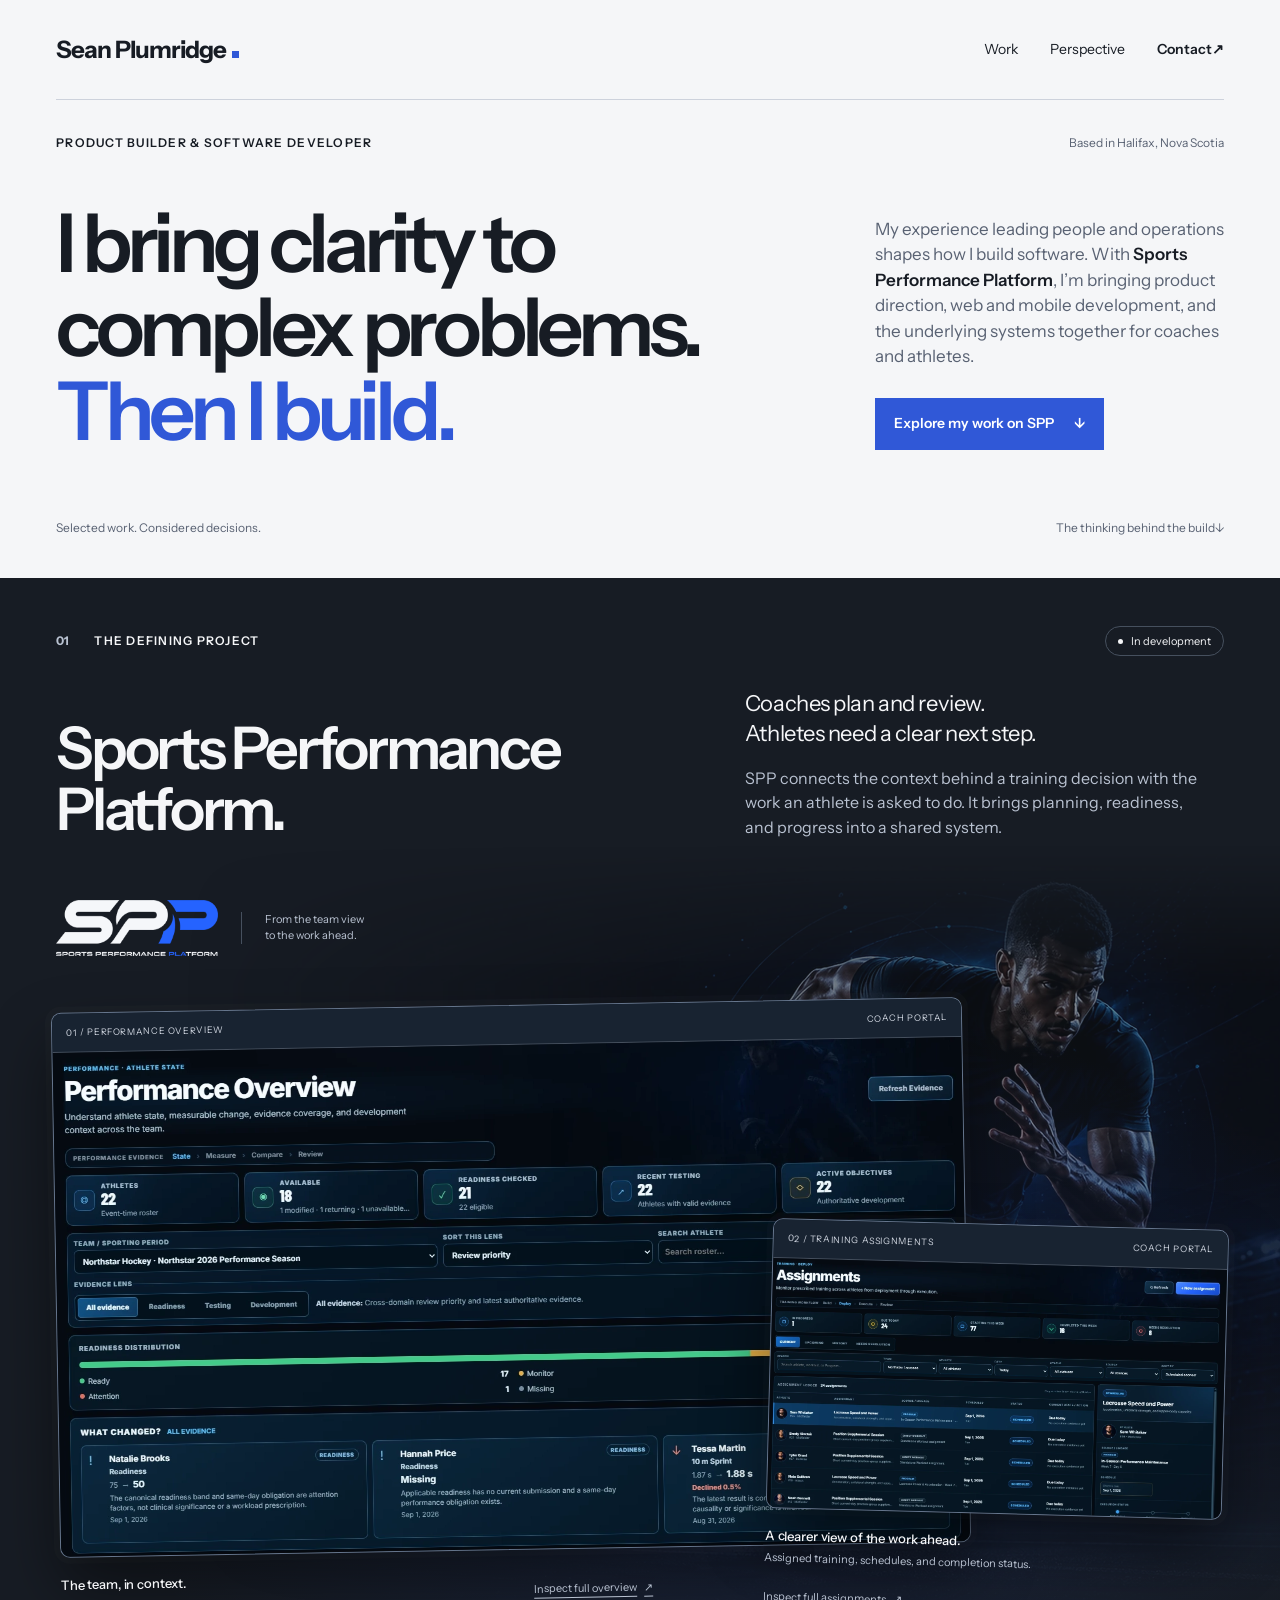
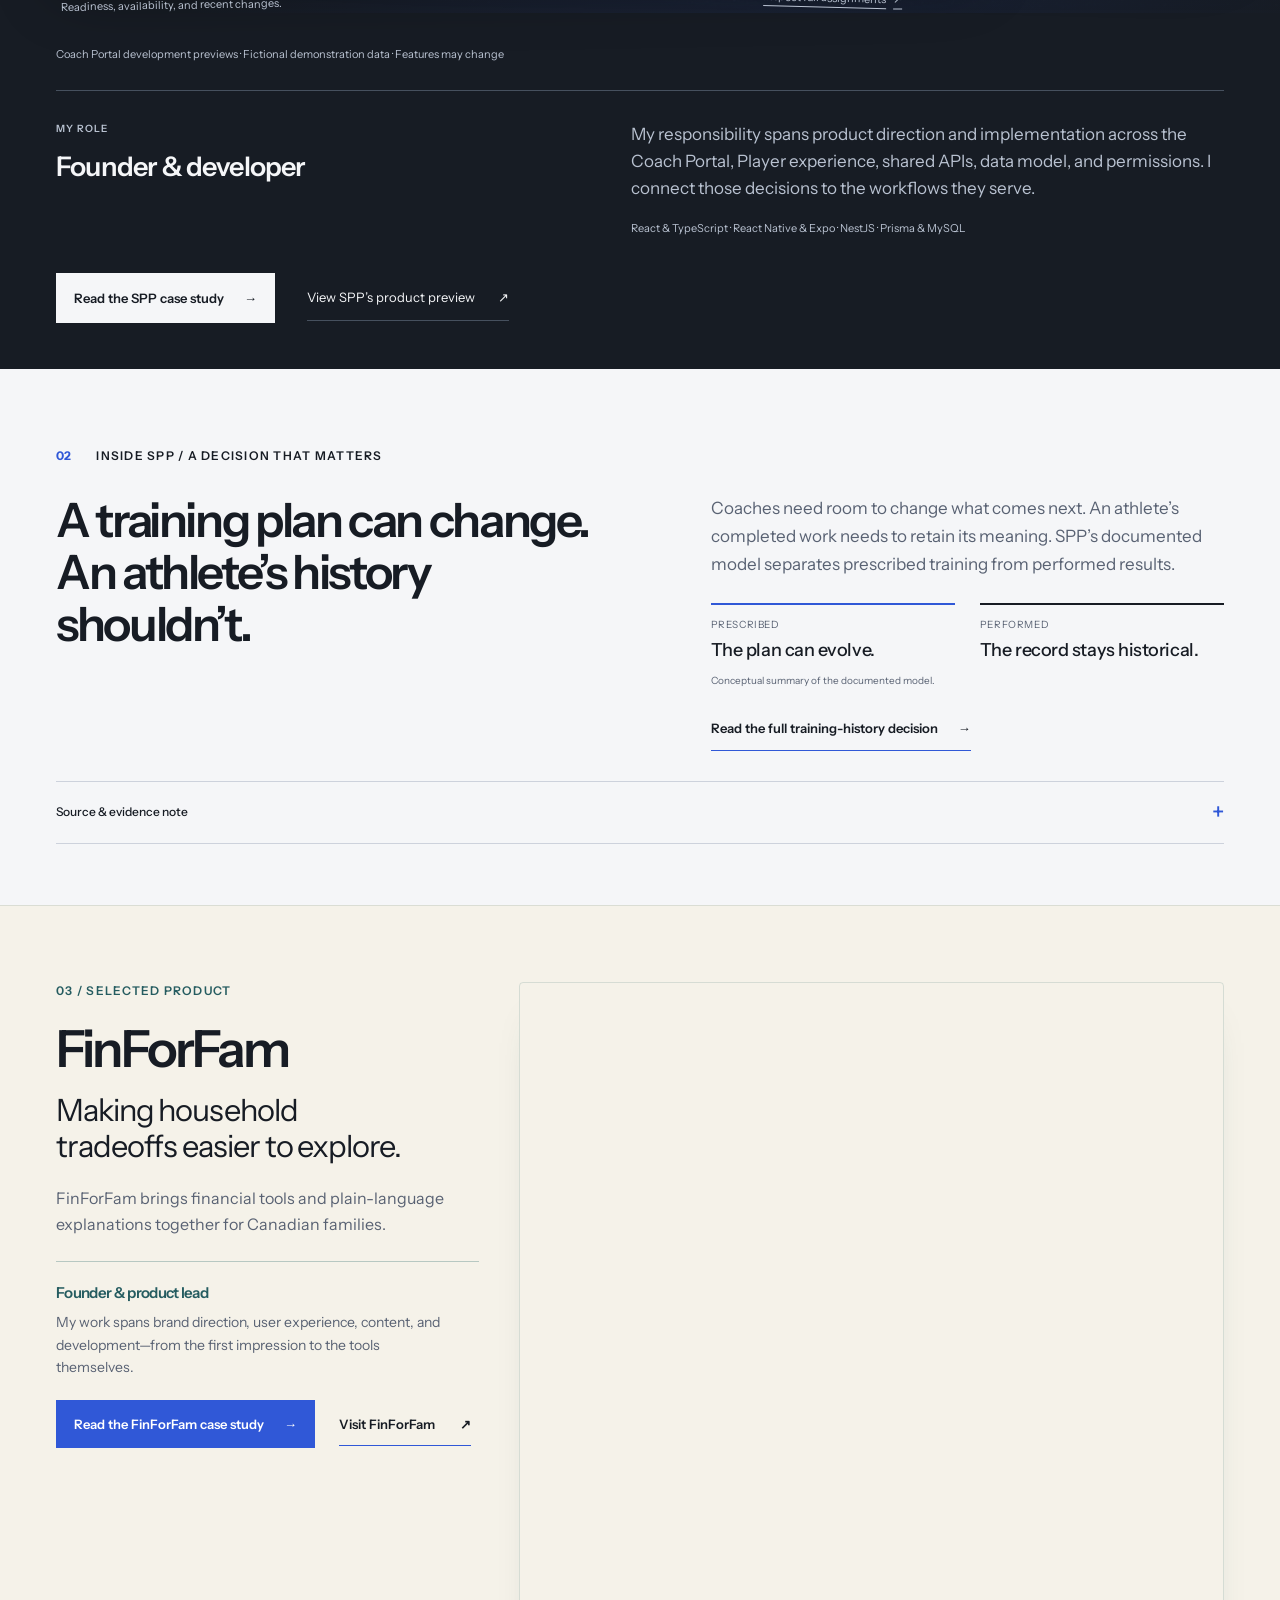
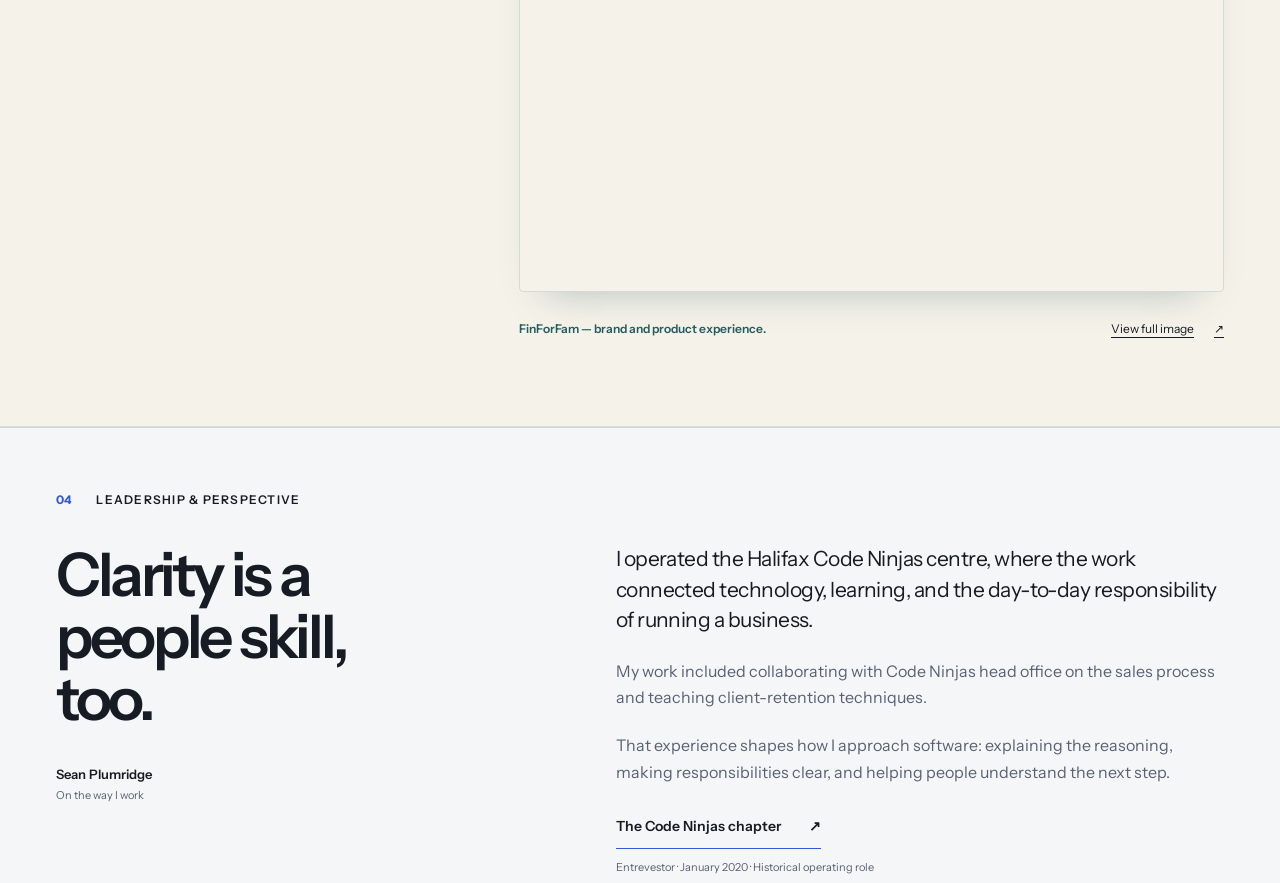
==== commit 3c75ff89: "fix(portfolio): support enlarged text and publish search discovery files" ====
--- a/Index.html
+++ b/Index.html
@@ -1,5 +1,6 @@
 <!doctype html>
 <html lang="en"><head><meta charset="utf-8"><meta name="viewport" content="width=device-width, initial-scale=1">
+<meta name="google-site-verification" content="6Q25KyPHZvAtKjf8cyDwYXjRZfQqKc8sa76jOtMThGg">
 <title>Sean Plumridge — Product builder & software developer</title><meta name="description" content="I bring clarity to complex problems. Then I build. Explore Sports Performance Platform, my software work, and the operating experience behind it."><link rel="canonical" href="https://seanplumridge.com/">
 <meta name="theme-color" content="#F5F6F8"><meta property="og:type" content="website"><meta property="og:site_name" content="Sean Plumridge"><meta property="og:title" content="Sean Plumridge — Product builder & software developer"><meta property="og:description" content="I bring clarity to complex problems. Then I build. Explore Sports Performance Platform, my software work, and the operating experience behind it."><meta property="og:url" content="https://seanplumridge.com/"><meta property="og:image" content="https://seanplumridge.com/assets/social/home.png"><meta property="og:image:width" content="1200"><meta property="og:image:height" content="630"><meta property="og:image:alt" content="Sean Plumridge — Product builder and software developer"><meta name="twitter:card" content="summary_large_image"><meta name="twitter:title" content="Sean Plumridge — Product builder & software developer"><meta name="twitter:description" content="I bring clarity to complex problems. Then I build. Explore Sports Performance Platform, my software work, and the operating experience behind it."><meta name="twitter:image" content="https://seanplumridge.com/assets/social/home.png"><meta name="twitter:image:alt" content="Sean Plumridge — Product builder and software developer">
 <link rel="icon" href="Images/SeanPFavicons.png" type="image/png"><link rel="preload" href="assets/fonts/InstrumentSans-Variable.woff2" as="font" type="font/woff2" crossorigin><link rel="stylesheet" href="styles.css"><link rel="stylesheet" href="homepage.css">
--- a/styles.css
+++ b/styles.css
@@ -46,3 +46,7 @@
 @media(max-width:620px){.case-hero{padding-block:32px 34px}.case-hero h1{font-size:clamp(38px,10.5vw,60px)}.case-hero>.eyebrow{margin-bottom:22px;font-size:10px}.case-deck{font-size:20px;margin-top:23px}.case-meta{display:block;margin-top:28px;padding-top:18px}.case-meta>div+div{margin-top:20px}.case-meta dd{font-size:15px}.case-meta dt{font-size:10px}.case-nav{gap:4px 23px;padding-bottom:15px}.case-nav a{font-size:13px}.case-section{padding-block:42px}.case-heading h2{font-size:35px}.case-heading>.eyebrow{font-size:10px;margin-bottom:16px}.prose{font-size:17px;line-height:1.65}.prose h3{font-size:22px}.workflow-grid{grid-template-columns:1fr;gap:38px;margin-top:28px}.workflow-grid .case-figure:nth-child(2){margin:0}.workflow-grid h3{font-size:22px}.workflow-note{font-size:16px}.case-figure figcaption{font-size:12px;gap:0;display:block}.case-figure figcaption a{margin-top:5px}.decision-pair{gap:18px}.decision-lane h3{font-size:20px}.decision-lane p{font-size:15px}.evidence-grid{grid-template-columns:1fr;gap:28px}.evidence-grid h3{font-size:24px;margin-bottom:12px}.case-actions{display:block}.case-actions .button{width:100%;margin-bottom:10px}.case-actions .text-link{display:flex;justify-content:space-between;margin-top:10px}.section-intro h2{font-size:35px}.section-intro>p:not(.eyebrow){font-size:17px}.project-masthead{padding-bottom:20px}.contact-section .contact{padding-block:36px 42px}.contact h2{font-size:clamp(32px,8.7vw,46px)}.contact-support{font-size:16px;margin-top:20px}.contact-link{width:100%}.site-footer{font-size:11px;gap:4px}.site-footer>div{gap:3px 20px}.site-header nav a{font-size:12px;min-height:44px}.identity{min-height:35px}.case-footnote{font-size:12px}}
 @media(prefers-reduced-motion:reduce){*,*::before,*::after{animation:none!important;transition:none!important;scroll-behavior:auto!important}.showcase-screen{transform:none!important}}
 @media print{.case-grid,.workflow-grid,.evidence-grid{display:block}.case-section{padding-block:24px}.case-figure,.evidence-grid article{break-inside:avoid;margin-block:20px}.case-nav,.case-actions{display:none}.dark{background:white;color:var(--graphite)}.dark .prose,.dark .case-figure figcaption,.dark .workflow-note,.dark .evidence-grid p{color:var(--graphite)}}
+
+/* Keep enlarged text readable without changing normal-size typography. */
+body{overflow-wrap:anywhere}
+@media(max-width:760px){.hero h1 span{white-space:normal}}
